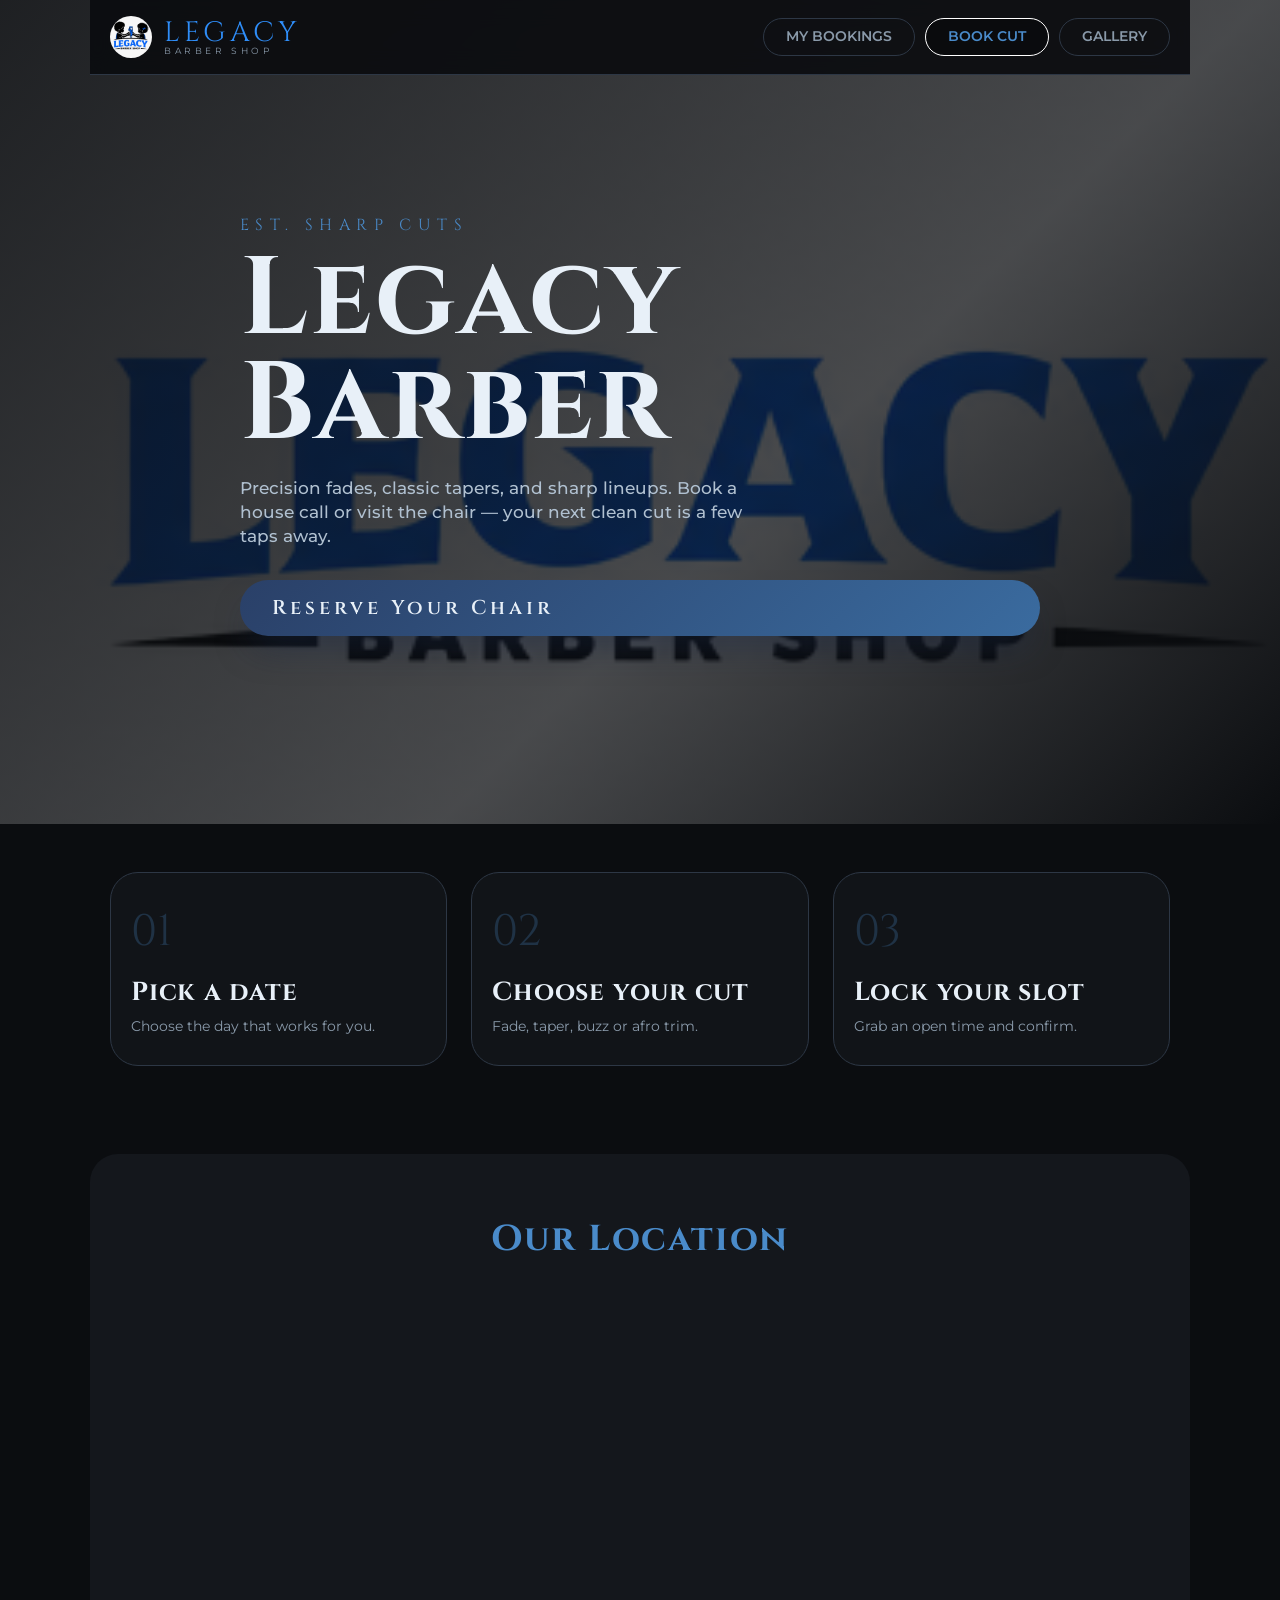
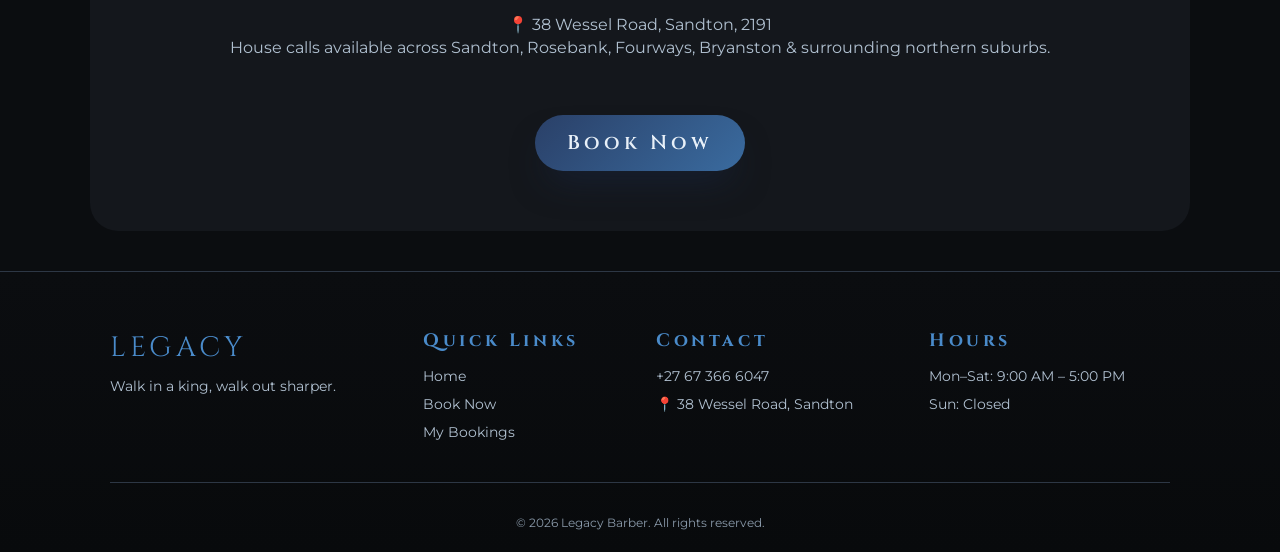
==== index.html @ 1cba06d3 "Add files via upload" ====
<!DOCTYPE html>
<html lang="en">
<head>
  <meta charset="UTF-8" />
  <meta name="viewport" content="width=device-width, initial-scale=1.0, viewport-fit=cover, user-scalable=yes" />
  <title>Legacy Barber Shop — Reserve Your Cut</title>
  <meta name="description" content="Fresh fades, tapers, buzz cuts & afro trims. Book a house call or shop visit. Mobile-friendly booking system." />
  <link rel="preconnect" href="https://fonts.googleapis.com" />
  <link rel="preconnect" href="https://fonts.gstatic.com" crossorigin />
  <link href="https://fonts.googleapis.com/css2?family=Cinzel:wght@400;600;700;900&family=Montserrat:wght@400;500;600;700&display=swap" rel="stylesheet" />
  <link rel="stylesheet" href="styles.css" />
</head>
<body>
  <header class="hero">
    <img class="hero-bg" src="secondary-logo.png" alt="" />
    <div class="hero-overlay"></div>

    <nav class="nav container">
  <a href="index.html" class="logo-link">
    <img src="hero.jpeg" alt="Legacy Barber Shop" class="logo-icon" />
    <div class="logo-primary">Legacy</div>
  </a>

  <!-- Hamburger button (visible only on phone) -->
  <button class="hamburger" id="hamburger" aria-label="Menu">
    <span></span>
    <span></span>
    <span></span>
  </button>

  <div class="nav-links" id="navLinks">
    <a class="nav-btn ghost" href="my-bookings.html">MY BOOKINGS</a>
    <a class="nav-btn" href="booking.html">BOOK CUT</a>
    <a class="nav-btn ghost" href="gallery.html">GALLERY</a>
  </div>
</nav>

    <div class="hero-content container">
      <p class="eyebrow">EST. SHARP CUTS</p>
      <h1 class="hero-title">Legacy Barber</h1>
      <p class="hero-sub">Precision fades, classic tapers, and sharp lineups. Book a house call or visit the chair — your next clean cut is a few taps away.</p>
      <a class="btn-gold" href="booking.html">Reserve Your Chair</a>
    </div>
  </header>

  <section class="steps container">
    <div class="step">
      <div class="step-num">01</div>
      <h3>Pick a date</h3>
      <p>Choose the day that works for you.</p>
    </div>
    <div class="step">
      <div class="step-num">02</div>
      <h3>Choose your cut</h3>
      <p>Fade, taper, buzz or afro trim.</p>
    </div>
    <div class="step">
      <div class="step-num">03</div>
      <h3>Lock your slot</h3>
      <p>Grab an open time and confirm.</p>
    </div>
  </section>

  <!-- Location Teaser -->
  <section class="location-teaser container">
    <h2>Our Location</h2>
    <div class="map-container">
      <iframe 
        src="https://www.google.com/maps/embed?pb=!1m18!1m12!1m3!1d3578.2!2d28.0368!3d-26.1025!2m3!1f0!2f0!3f0!3m2!1i1024!2i768!4f13.1!3m3!1m2!1s0x1e950c3b5b5b5b5b%3A0xabcdef1234567890!2s38%20Wessel%20Road%2C%20Sandton%2C%202191!5e0!3m2!1sen!2sza!4v1720000000000" 
        width="100%" 
        height="300" 
        style="border:0; border-radius: 22px;" 
        allowfullscreen="" 
        loading="lazy">
      </iframe>
    </div>
    <p>
      📍 38 Wessel Road, Sandton, 2191<br />
      House calls available across Sandton, Rosebank, Fourways, Bryanston & surrounding northern suburbs.
    </p>
    <div style="text-align: center; margin-top: 24px;">
      <a href="booking.html" class="btn-gold">Book Now</a>
    </div>
  </section>

  <footer class="site-footer">
    <div class="container">
      <div class="footer-grid">
        <div class="footer-col">
          <div class="logo-secondary">Legacy</div>
          <p class="footer-tag">Walk in a king, walk out sharper.</p>
        </div>
        <div class="footer-col">
          <h4>Quick Links</h4>
          <ul class="footer-list">
            <li><a href="index.html">Home</a></li>
            <li><a href="booking.html">Book Now</a></li>
            <li><a href="my-bookings.html">My Bookings</a></li>
          </ul>
        </div>
        <div class="footer-col">
          <h4>Contact</h4>
          <ul class="footer-list">
            <li><a href="tel:+27673666047">+27 67 366 6047</a></li>
            <li>📍 38 Wessel Road, Sandton</li>
          </ul>
        </div>
        <div class="footer-col">
          <h4>Hours</h4>
          <ul class="footer-list">
            <li>Mon–Sat: 9:00 AM – 5:00 PM</li>
            <li>Sun: Closed</li>
          </ul>
        </div>
      </div>
      <div class="footer-bottom">
        © 2026 Legacy Barber. All rights reserved.
      </div>
    </div>
  </footer>

  <script src="script.js"></script>
</body>
</html>
---- styles.css ----
/* ===== Reset & Base ===== */
* {
  margin: 0;
  padding: 0;
  box-sizing: border-box;
  -webkit-tap-highlight-color: transparent;
}

:root {
  /* Brand Colors  */
  --background: #0B0D10;
  --card-bg: #14171C;
  --surface: #1A1F26;
  --navy: #1B2A4A;
  --navy-dark: #111B33;
  --navy-light: #2A4068;
  --blue-accent: #3A6B9F;
  --blue-bright: #4A8BCA;
  --blue-foreground: #E8F0F8;
  --border: #2D3745;
  --muted: #8A9AAA;
  --destructive: #D9574A;
  --shadow-blue: 0 20px 35px -12px rgba(26, 42, 74, 0.5);
  --text-primary: #E8F0F8;
  --text-secondary: #B0C0D0;
  --radius-card: 28px;
  
  /* Brand Fonts */
  --font-primary: 'Cinzel', 'Bebas Neue', 'Arial Narrow', serif;
  --font-secondary: 'Montserrat', 'Inter', system-ui, -apple-system, sans-serif;
  --font-display: 'Cinzel', 'Bebas Neue', 'Arial Narrow', serif;
  --font-body: 'Montserrat', 'Inter', system-ui, -apple-system, sans-serif;
}

body {
  background-color: var(--background);
  color: var(--text-primary);
  font-family: var(--font-body);
  line-height: 1.4;
  padding-top: 76px;
}

a { color: inherit; text-decoration: none; }

.container {
  max-width: 1100px;
  margin: 0 auto;
  padding: 0 20px;
}

/* ===== Logo Styles ===== */
.logo-link {
  display: flex;
  align-items:center;
  gap: 12px;
  text-decoration: none;
  color: inherit;
}

.logo-icon {
  width: 42px;
  height: 42px;
  border-radius: 50%;
  flex-shrink: 0;
  object-fit: cover;
}

.logo-primary {
  display: inline-block;
  font-family: var(--font-primary);
  font-size: 28px;
  letter-spacing: 0.15em;
  color: #2f8df7;
  text-transform: uppercase;
  position: relative;
  line-height: 1.1;
}

.logo-primary::after {
  content: "BARBER SHOP";
  display: block;
  font-size: 9px;
  letter-spacing: 0.4em;
  color: var(--muted);
  font-family: var(--font-secondary);
  font-weight: 400;
  margin-top: -2px;
}

.logo-secondary {
  font-family: var(--font-primary);
  font-size: 28px;
  letter-spacing: 0.15em;
  color: var(--blue-bright);
  text-transform: uppercase;
}

/* ===== Hero ===== */
.hero { 
  position: relative; 
  isolation: isolate; 
  overflow: hidden;
  min-height: calc(100vh - 76px);
  display: flex;
  flex-direction: column;
  margin-top: -76px;
  padding-top: 76px;
}

.hero-bg {
  position: absolute; 
  inset: 0; 
  width: 100%; 
  height: 100%;
  object-fit: cover;
  z-index: -2;
}

.hero-overlay {
  position: absolute; 
  inset: 0;
  background: linear-gradient(135deg, rgba(11,13,16,0.92) 0%, rgba(11,13,16,0.75) 60%, var(--background) 100%);
  z-index: -1;
}

.nav {
  position: fixed;
  top: 0;
  left: 0;
  right: 0;
  z-index: 1000;
  display: flex;
  align-items: center;
  justify-content: space-between;
  padding: 16px 20px;
  gap: 12px;
  flex-wrap: nowrap;
  background: rgba(11, 13, 16, 0.92);          /* dark glass effect */
  backdrop-filter: blur(12px);
  -webkit-backdrop-filter: blur(12px);
  border-bottom: 1px solid var(--border);
  width: 100%;
}
.nav-links { 
  display: flex; 
  gap: 10px; 
  flex-wrap: nowrap;
  margin-left: auto; /* keeps buttons on the right */
  flex-shrink: 0;
}

.brand {
  font-family: var(--font-display);
  font-size: 26px;
  letter-spacing: 0.15em;
  color: var(--blue-bright);
}

.nav-btn {
  border: 1.5px solid white;
  border-radius: 60px;
  padding: 8px 22px;
  font-size: 14px;
  font-weight: 600;
  color: var(--blue-bright);
  text-decoration: none;
  transition: 0.2s;
  background: rgba(0,0,0,0.3);
  cursor: pointer;
  font-family: var(--font-body);
}
.nav-btn:hover { background: var(--blue-bright); color: var(--background); border-color: var(--blue-bright); }
.nav-btn.ghost { background: transparent; color: var(--muted); border-color: var(--border); }
.nav-btn.ghost:hover { color: var(--blue-bright); border-color: var(--blue-bright); background: transparent; }
.nav-btn.danger { color: var(--destructive); border-color: rgba(217, 87, 74, 0.5); background: transparent; }
.nav-btn.danger:hover { background: var(--destructive); color: #fff; border-color: var(--destructive); }

.hero-content { 
  padding: 40px 20px 90px 20px;
  flex: 1;
  display: flex;
  flex-direction: column;
  justify-content: center;
}

.eyebrow {
  font-family: var(--font-display);
  font-size: 16px;
  letter-spacing: 0.4em;
  color: var(--blue-bright);
}

.hero-title {
  font-family: var(--font-primary);
  font-size: clamp(52px, 14vw, 110px);
  line-height: 0.95;
  letter-spacing: 0.02em;
  margin-top: 12px;
  max-width: 800px;
  color: var(--text-primary);
}

.hero-sub {
  margin-top: 20px;
  max-width: 520px;
  font-size: 17px;
  color: var(--text-secondary);
  font-weight: 500;
}

.btn-gold {
  display: inline-block;
  margin-top: 32px;
  background: linear-gradient(135deg, var(--navy-light), var(--blue-accent));
  color: var(--blue-foreground);
  text-decoration: none;
  padding: 14px 32px;
  border-radius: 60px;
  font-family: var(--font-display);
  font-size: 20px;
  letter-spacing: 0.2em;
  box-shadow: var(--shadow-blue);
  transition: transform 0.2s, filter 0.2s;
  font-weight: 600;
  border: none;
}
.btn-gold:active { transform: scale(0.97); }
.btn-gold:hover { filter: brightness(1.1); }

/* ===== Steps ===== */
.steps {
  display: flex;
  flex-direction: column;
  gap: 20px;
  padding: 48px 20px;
  max-width: 1100px;
  margin: 0 auto;
}
@media (min-width: 680px) { .steps { flex-direction: row; gap: 24px; } }

.step {
  background: rgba(20, 23, 28, 0.7);
  border: 1px solid var(--border);
  border-radius: 28px;
  padding: 28px 20px;
  flex: 1;
}
.step-num { font-family: var(--font-display); font-size: 44px; color: rgba(74, 139, 202, 0.25); }
.step h3 { font-family: var(--font-display); font-size: 26px; letter-spacing: 0.03em; margin-top: 12px; color: var(--text-primary); }
.step p { font-size: 14px; color: var(--muted); margin-top: 6px; }

/* ===== Location Teaser ===== */
.location-teaser {
  padding: 60px 20px;
  background: var(--card-bg);
  border-radius: 28px;
  margin: 40px auto;
  max-width: 1100px;
}
.location-teaser h2 {
  text-align: center;
  color: var(--blue-bright);
  margin-bottom: 24px;
  font-family: var(--font-primary);
  font-size: 36px;
  letter-spacing: 0.05em;
}
.location-teaser p {
  text-align: center;
  color: var(--text-secondary);
}

.map-container {
  margin-bottom: 20px;
  border-radius: 22px;
  overflow: hidden;
}

/* ===== Booking Section ===== */
.book-section { padding: 20px 20px 100px 20px; scroll-margin-top: 24px; }
.book-head { text-align: center; margin-bottom: 28px; }
.book-head h2 {
  font-family: var(--font-primary);
  font-size: 44px;
  letter-spacing: 0.03em;
  color: var(--blue-bright);
}
.book-head p { color: var(--text-secondary); font-size: 15px; }

.card {
  background: var(--card-bg);
  border: 1px solid var(--border);
  border-radius: var(--radius-card);
  padding: 28px 20px;
  box-shadow: 0 20px 40px -18px rgba(0,0,0,0.8);
}
@media (min-width: 540px) { .card { padding: 36px 32px; } }

.field-label {
  display: block;
  margin: 28px 0 10px 0;
  font-family: var(--font-display);
  font-size: 20px;
  letter-spacing: 0.1em;
  color: var(--text-primary);
}
.field-label:first-of-type { margin-top: 0; }

.text-input {
  width: 100%;
  padding: 14px 18px;
  border-radius: 20px;
  border: 1px solid var(--border);
  background: var(--surface);
  color: var(--text-primary);
  font-size: 16px;
  font-family: var(--font-body);
  outline: none;
  transition: 0.2s;
}
.text-input:focus { border-color: var(--blue-bright); box-shadow: 0 0 0 3px rgba(74, 139, 202, 0.2); }
.text-input::placeholder { color: var(--muted); }

.grid-2 { display: grid; grid-template-columns: 1fr 1fr; gap: 12px; }

.option {
  background: var(--surface);
  border-radius: 22px;
  padding: 16px 8px;
  text-align: center;
  cursor: pointer;
  border: 2px solid transparent;
  transition: all 0.2s ease;
}
.option.active {
  border-color: var(--blue-bright);
  background: linear-gradient(145deg, #222A34, #1A1F26);
  box-shadow: 0 6px 14px rgba(0,0,0,0.3);
}
.option:hover { border-color: rgba(74, 139, 202, 0.3); }
.opt-title { font-family: var(--font-display); font-size: 22px; letter-spacing: 0.02em; color: var(--blue-bright); }
.opt-desc { font-size: 11px; color: var(--muted); margin-top: 4px; }

.slots { display: grid; grid-template-columns: repeat(2, 1fr); gap: 12px; }
@media (min-width: 460px) { .slots { grid-template-columns: repeat(3, 1fr); } }
@media (min-width: 640px) { .slots { grid-template-columns: repeat(4, 1fr); } }

.slot {
  background: var(--surface);
  border-radius: 60px;
  padding: 12px 8px;
  text-align: center;
  font-weight: 700;
  font-size: 15px;
  cursor: pointer;
  transition: all 0.2s;
  border: 1px solid var(--border);
  color: var(--text-secondary);
}
.slot.selected {
  background: var(--blue-accent);
  color: var(--blue-foreground);
  border-color: var(--blue-bright);
  font-weight: 800;
}
.slot:hover { border-color: var(--blue-bright); }
.slot:active { transform: scale(0.96); }

.field-hint { font-size: 12px; color: var(--muted); margin-top: 8px; }
.address-input-group { display: flex; flex-direction: column; gap: 12px; margin-top: 8px; }

.submit-btn {
  width: 100%;
  margin-top: 36px;
  background: linear-gradient(135deg, var(--navy-light), var(--blue-accent));
  border: none;
  padding: 18px 12px;
  border-radius: 60px;
  font-family: var(--font-display);
  font-size: 26px;
  letter-spacing: 0.2em;
  color: var(--blue-foreground);
  font-weight: 600;
  cursor: pointer;
  transition: transform 0.1s, filter 0.2s;
  box-shadow: var(--shadow-blue);
}
.submit-btn:active { transform: scale(0.98); }
.submit-btn:hover { filter: brightness(1.08); }

.msg-error { margin-top: 20px; color: var(--destructive); text-align: center; font-weight: 500; }
.msg-ok {
  margin-top: 20px;
  color: var(--blue-bright);
  text-align: center;
  font-weight: 600;
  background: rgba(74, 139, 202, 0.08);
  padding: 12px;
  border-radius: 24px;
  font-size: 15px;
}

/* ===== Progress Steps ===== */
.progress-steps {
  display: flex;
  justify-content: space-between;
  margin-bottom: 32px;
  position: relative;
}

.progress-steps::before {
  content: '';
  position: absolute;
  top: 20px;
  left: 10%;
  right: 10%;
  height: 2px;
  background: var(--border);
  z-index: 0;
}

.progress-step {
  display: flex;
  flex-direction: column;
  align-items: center;
  gap: 6px;
  position: relative;
  z-index: 1;
  flex: 1;
}

.step-number {
  width: 40px;
  height: 40px;
  border-radius: 50%;
  background: var(--surface);
  border: 2px solid var(--border);
  display: flex;
  align-items: center;
  justify-content: center;
  font-weight: 700;
  font-size: 14px;
  color: var(--muted);
  transition: all 0.3s;
}

.progress-step.active .step-number {
  background: var(--blue-accent);
  border-color: var(--blue-bright);
  color: var(--blue-foreground);
}

.progress-step.completed .step-number {
  background: var(--blue-accent);
  border-color: var(--blue-bright);
  color: var(--blue-foreground);
}

.step-label {
  font-size: 11px;
  color: var(--muted);
  font-weight: 500;
  text-align: center;
}

.progress-step.active .step-label {
  color: var(--blue-bright);
}

/* ===== Form Steps ===== */
.form-step {
  animation: fadeIn 0.3s ease;
}

@keyframes fadeIn {
  from { opacity: 0; transform: translateY(10px); }
  to { opacity: 1; transform: translateY(0); }
}

.step-actions {
  display: flex;
  gap: 12px;
  margin-top: 32px;
}

.step-next, .step-prev {
  padding: 12px 28px;
  border-radius: 60px;
  font-family: var(--font-body);
  font-weight: 600;
  font-size: 14px;
  cursor: pointer;
  transition: all 0.2s;
  border: none;
}

.step-next {
  background: var(--blue-accent);
  color: var(--blue-foreground);
  margin-left: auto;
}

.step-next:hover {
  background: var(--blue-bright);
  transform: translateX(2px);
}

.step-prev {
  background: transparent;
  color: var(--muted);
  border: 1px solid var(--border);
}

.step-prev:hover {
  border-color: var(--blue-bright);
  color: var(--blue-bright);
}

/* ===== Booking Summary ===== */
.booking-summary {
  background: var(--surface);
  border-radius: 18px;
  padding: 20px;
  margin-top: 20px;
  border: 1px solid var(--border);
}

.booking-summary h4 {
  font-family: var(--font-display);
  font-size: 18px;
  color: var(--blue-bright);
  margin-bottom: 12px;
}

.booking-summary-item {
  display: flex;
  justify-content: space-between;
  padding: 6px 0;
  font-size: 14px;
  border-bottom: 1px solid rgba(255,255,255,0.05);
}

.booking-summary-item:last-child {
  border-bottom: none;
}

.booking-summary-item .label {
  color: var(--muted);
}

.booking-summary-item .value {
  color: var(--text-primary);
  font-weight: 500;
}

/* ===== My Bookings ===== */
.bookings-list { display: grid; gap: 14px; }
.booking-card {
  background: var(--card-bg);
  border: 1px solid var(--border);
  border-radius: 22px;
  padding: 20px;
  box-shadow: 0 14px 30px -20px rgba(0,0,0,0.7);
}
.booking-card.past { opacity: 0.5; }
.booking-top {
  display: flex;
  justify-content: space-between;
  align-items: flex-start;
  gap: 12px;
  margin-bottom: 12px;
}
.booking-cut { font-family: var(--font-display); font-size: 26px; letter-spacing: 0.04em; color: var(--blue-bright); }
.booking-when { color: var(--muted); font-size: 14px; margin-top: 2px; }
.booking-badge {
  font-size: 11px;
  font-weight: 700;
  letter-spacing: 0.12em;
  padding: 5px 12px;
  border-radius: 60px;
  text-transform: uppercase;
  border: 1px solid var(--border);
  white-space: nowrap;
}
.booking-badge.ok { color: var(--blue-bright); border-color: rgba(74, 139, 202, 0.4); background: rgba(74, 139, 202, 0.08); }
.booking-badge.muted { color: var(--muted); }
.booking-meta { list-style: none; display: grid; gap: 4px; font-size: 14px; color: var(--text-secondary); }
.booking-meta strong { color: var(--muted); font-weight: 500; margin-right: 6px; }
.booking-actions { display: flex; gap: 10px; margin-top: 16px; flex-wrap: wrap; }

.empty-state {
  text-align: center;
  padding: 48px 20px;
  background: var(--card-bg);
  border: 1px dashed var(--border);
  border-radius: var(--radius-card);
}
.empty-state p { color: var(--muted); margin-bottom: 18px; }

/* ===== Modal ===== */
.modal-overlay {
  position: fixed;
  inset: 0;
  background: rgba(0,0,0,0.85);
  backdrop-filter: blur(4px);
  display: flex;
  align-items: center;
  justify-content: center;
  padding: 20px;
  z-index: 100;
}
.modal-card { max-width: 520px; width: 100%; max-height: 90vh; overflow-y: auto; }
.modal-title { font-family: var(--font-display); font-size: 30px; color: var(--blue-bright); letter-spacing: 0.04em; }
.modal-sub { color: var(--muted); font-size: 14px; margin-top: 4px; }
.modal-actions { display: flex; justify-content: flex-end; gap: 10px; margin-top: 24px; flex-wrap: wrap; }
.modal-confirm { width: auto; margin-top: 0; padding: 14px 28px; font-size: 18px; }

/* ===== Site Footer ===== */
.site-footer {
  margin-top: 40px;
  background: linear-gradient(180deg, var(--background), #080A0C);
  border-top: 1px solid var(--border);
  padding: 56px 0 20px 0;
}
.footer-grid {
  display: grid;
  gap: 32px;
  grid-template-columns: 1fr;
}
@media (min-width: 640px) { .footer-grid { grid-template-columns: 1fr 1fr; } }
@media (min-width: 960px) { .footer-grid { grid-template-columns: 1.4fr 1fr 1.2fr 1.2fr; } }

.footer-col h4 {
  font-family: var(--font-display);
  font-size: 18px;
  letter-spacing: 0.2em;
  color: var(--blue-bright);
  margin-bottom: 14px;
}
.footer-tag { color: var(--text-secondary); font-size: 14px; margin-top: 10px; max-width: 280px; }
.footer-list { list-style: none; display: grid; gap: 8px; font-size: 14px; color: var(--text-secondary); }
.footer-list li { display: flex; justify-content: space-between; gap: 12px; }
.footer-list a { color: var(--text-secondary); text-decoration: none; transition: color 0.2s; }
.footer-list a:hover { color: var(--blue-bright); }
.footer-bottom {
  text-align: center;
  padding-top: 32px;
  margin-top: 40px;
  border-top: 1px solid var(--border);
  color: var(--muted);
  font-size: 12px;
}

/* ===== Mobile Responsiveness ===== */
@media (max-width: 480px) {
  .nav {
    padding: 12px 16px;
    flex-direction: row;
    align-items: center;
    justify-content: space-between;
    gap: 8px;
    flex-wrap: nowrap;
  }
  
  .nav-links {
    justify-content: flex-end;
    gap: 6px;
    flex-shrink: 0;
  }
  
  .nav-btn {
    padding: 6px 12px;
    font-size: 11px;
    white-space: nowrap;
  }
  
  .logo-primary {
    font-size: 20px;
    letter-spacing: 0.12em;
  }
  
  .logo-primary::after {
    font-size: 7px;
    letter-spacing: 0.3em;
  }
  
  .hero-title {
    font-size: 42px;
  }
  
  .book-head h2 {
    font-size: 32px;
  }
  
  .card {
    padding: 20px 16px;
    border-radius: 20px;
  }
  
  .grid-2 {
    grid-template-columns: 1fr 1fr;
    gap: 8px;
  }
  
  .slots {
    grid-template-columns: repeat(2, 1fr);
    gap: 8px;
  }
  
  .slot {
    padding: 10px 6px;
    font-size: 13px;
  }
  
  .option {
    padding: 12px 6px;
  }
  
  .opt-title {
    font-size: 18px;
  }
  
  .submit-btn {
    font-size: 20px;
    padding: 14px 12px;
  }
  
  .progress-steps {
    flex-wrap: wrap;
    gap: 8px;
  }
  
  .progress-steps::before {
    display: none;
  }
  
  .progress-step {
    flex: 1;
    min-width: 60px;
  }
  
  .step-number {
    width: 32px;
    height: 32px;
    font-size: 12px;
  }
  
  .step-label {
    font-size: 9px;
  }
  
  .step-actions {
    flex-wrap: wrap;
  }
  
  .step-next, .step-prev {
    flex: 1;
    text-align: center;
    padding: 10px 16px;
    font-size: 13px;
  }
  
  .step-next {
    margin-left: 0;
  }
  
  .footer-grid {
    grid-template-columns: 1fr 1fr;
    gap: 24px;
  }
  
  .location-teaser {
    padding: 40px 16px;
    margin: 20px 16px;
  }
  
  .location-teaser h2 {
    font-size: 28px;
  }
  
  .booking-summary-item {
    font-size: 13px;
  }
}

@media (max-width: 380px) {
  .grid-2 {
    grid-template-columns: 1fr;
  }
  
  .slots {
    grid-template-columns: 1fr 1fr;
  }
  
  .hero-title {
    font-size: 34px;
  }
  
  .logo-primary {
    font-size: 22px;
  }
  .logo-icon {
    width: 36px;
    height: 36px;
  }
  
  .steps {
    padding: 30px 16px;
  }
}

/* ===== Touch-friendly ===== */
@media (hover: none) {
  .option, .slot, .nav-btn, .submit-btn, .step-next, .step-prev {
    min-height: 48px;
  }
  
  .option:active, .slot:active {
    transform: scale(0.96);
  }
}

/* ===== Hamburger Menu ===== */
.hamburger {
  display: none;                 /* hidden on desktop */
  flex-direction: column;
  justify-content: center;
  gap: 5px;
  width: 42px;
  height: 42px;
  background: transparent;
  border: 1.5px solid var(--border);
  border-radius: 12px;
  cursor: pointer;
  padding: 10px;
  z-index: 100;
}

.hamburger span {
  display: block;
  width: 100%;
  height: 2px;
  background: var(--blue-bright);
  border-radius: 2px;
  transition: 0.25s;
}

/* Animate to X when open */
.hamburger.active span:nth-child(1) {
  transform: translateY(7px) rotate(45deg);
}
.hamburger.active span:nth-child(2) {
  opacity: 0;
}
.hamburger.active span:nth-child(3) {
  transform: translateY(-7px) rotate(-45deg);
}

/* Mobile styles */
@media (max-width: 640px) {
  .hamburger {
    display: flex;
  }

  /* Only hide links when the page has a hamburger */
  .nav:has(.hamburger) .nav-links {
    display: none;
    position: absolute;
    top: 70px;
    left: 16px;
    right: 16px;
    background: var(--card-bg);
    border: 1px solid var(--border);
    border-radius: 18px;
    padding: 16px;
    flex-direction: column;
    gap: 10px;
    box-shadow: 0 20px 40px rgba(0,0,0,0.5);
    z-index: 99;
  }

  .nav:has(.hamburger) .nav-links.open {
    display: flex;
  }

  .nav:has(.hamburger) .nav-links .nav-btn {
    width: 100%;
    text-align: center;
    padding: 14px;
  }

  .nav:has(.hamburger) {
    position: relative;
  }
}

/* ===== Legacy Footer (fallback) ===== */
.footer {
  text-align: center;
  padding: 32px 20px;
  border-top: 1px solid var(--border);
  font-size: 13px;
  color: var(--muted);
}
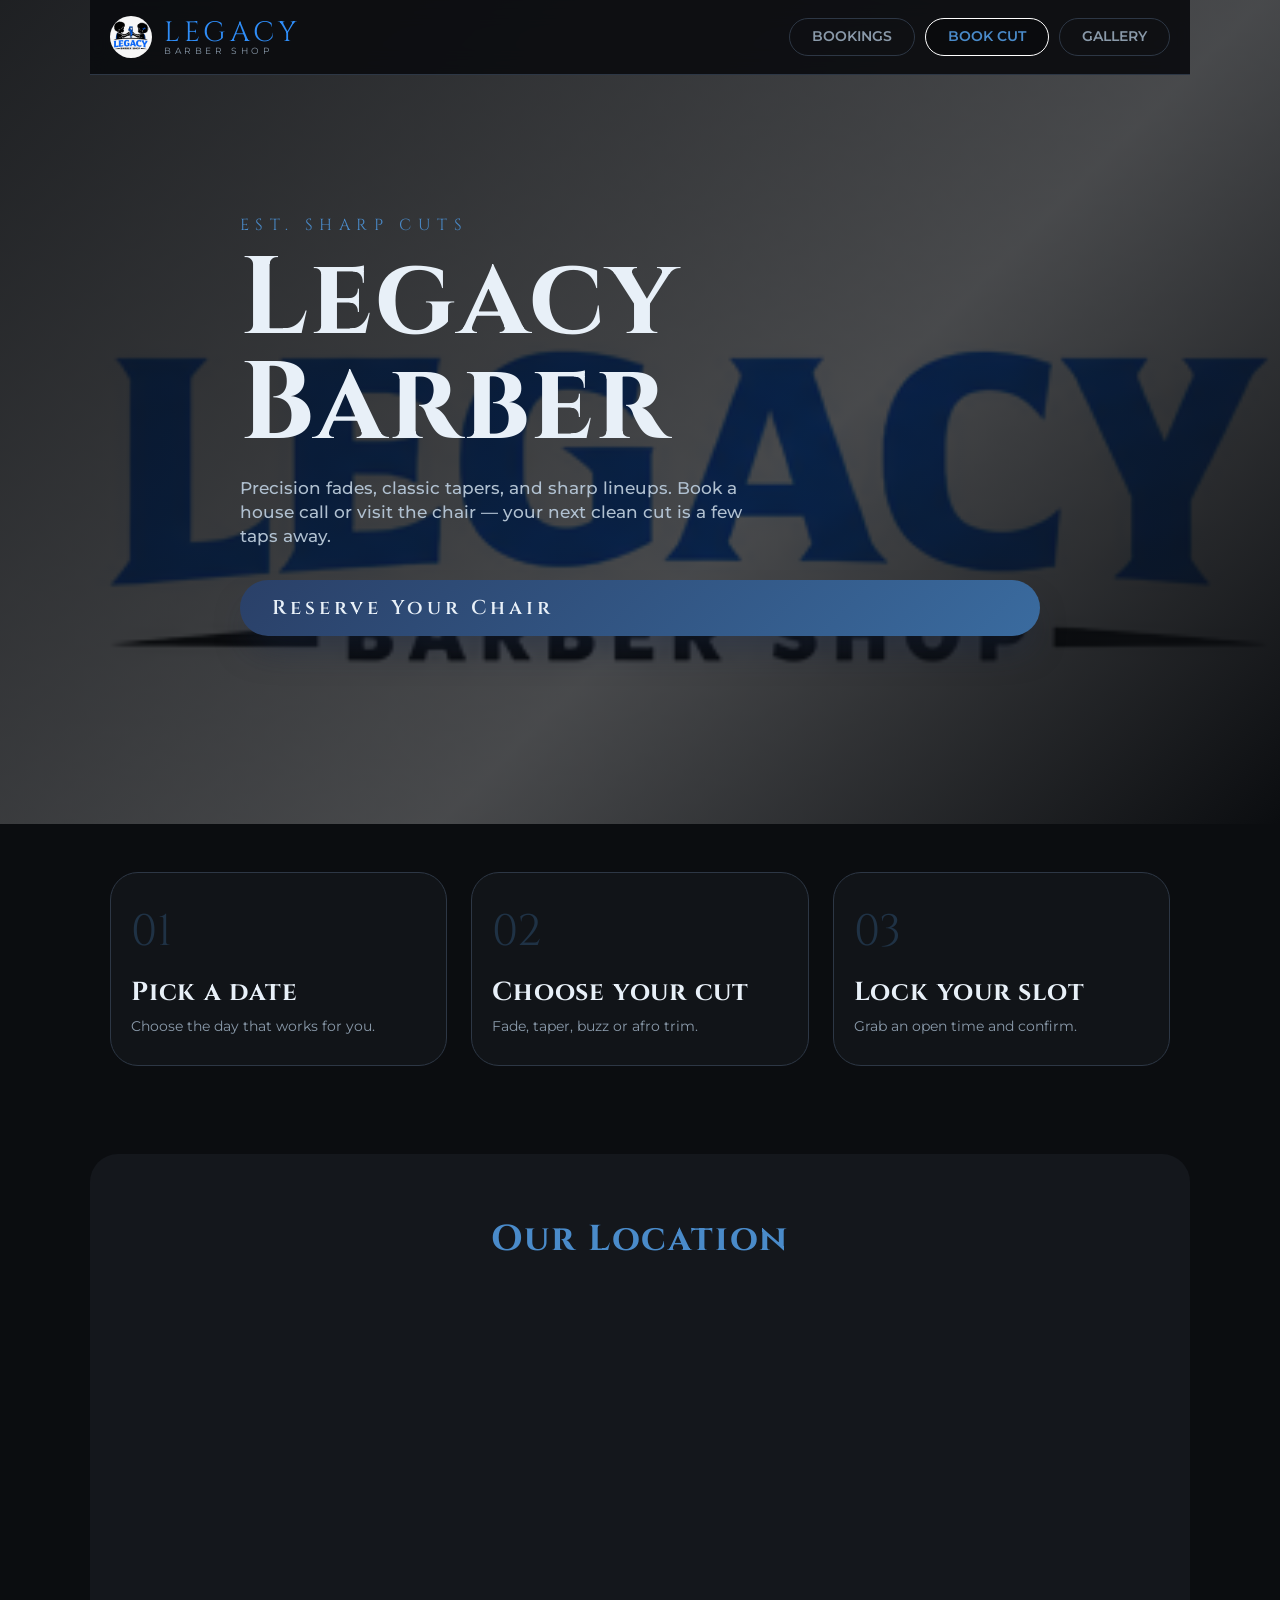
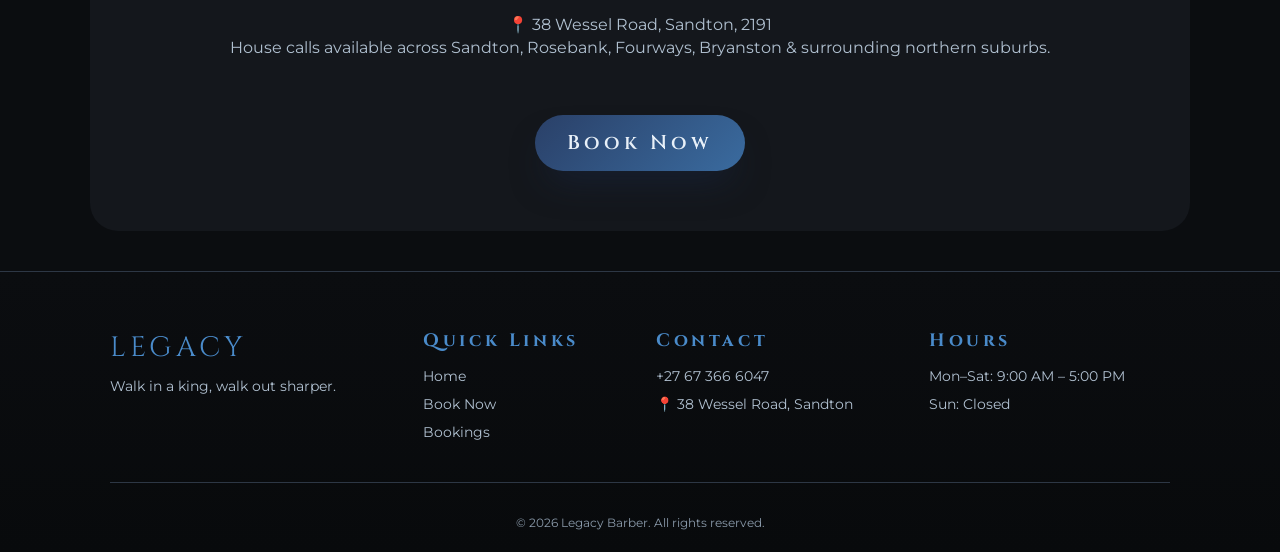
==== commit ca7c828a: "index.html" ====
--- a/index.html
+++ b/index.html
@@ -29,7 +29,7 @@
   </button>
 
   <div class="nav-links" id="navLinks">
-    <a class="nav-btn ghost" href="my-bookings.html">MY BOOKINGS</a>
+    <a class="nav-btn ghost" href="my-bookings.html">BOOKINGS</a>
     <a class="nav-btn" href="booking.html">BOOK CUT</a>
     <a class="nav-btn ghost" href="gallery.html">GALLERY</a>
   </div>
@@ -95,7 +95,7 @@
           <ul class="footer-list">
             <li><a href="index.html">Home</a></li>
             <li><a href="booking.html">Book Now</a></li>
-            <li><a href="my-bookings.html">My Bookings</a></li>
+            <li><a href="my-bookings.html">Bookings</a></li>
           </ul>
         </div>
         <div class="footer-col">
@@ -121,4 +121,4 @@
 
   <script src="script.js"></script>
 </body>
-</html>+</html>
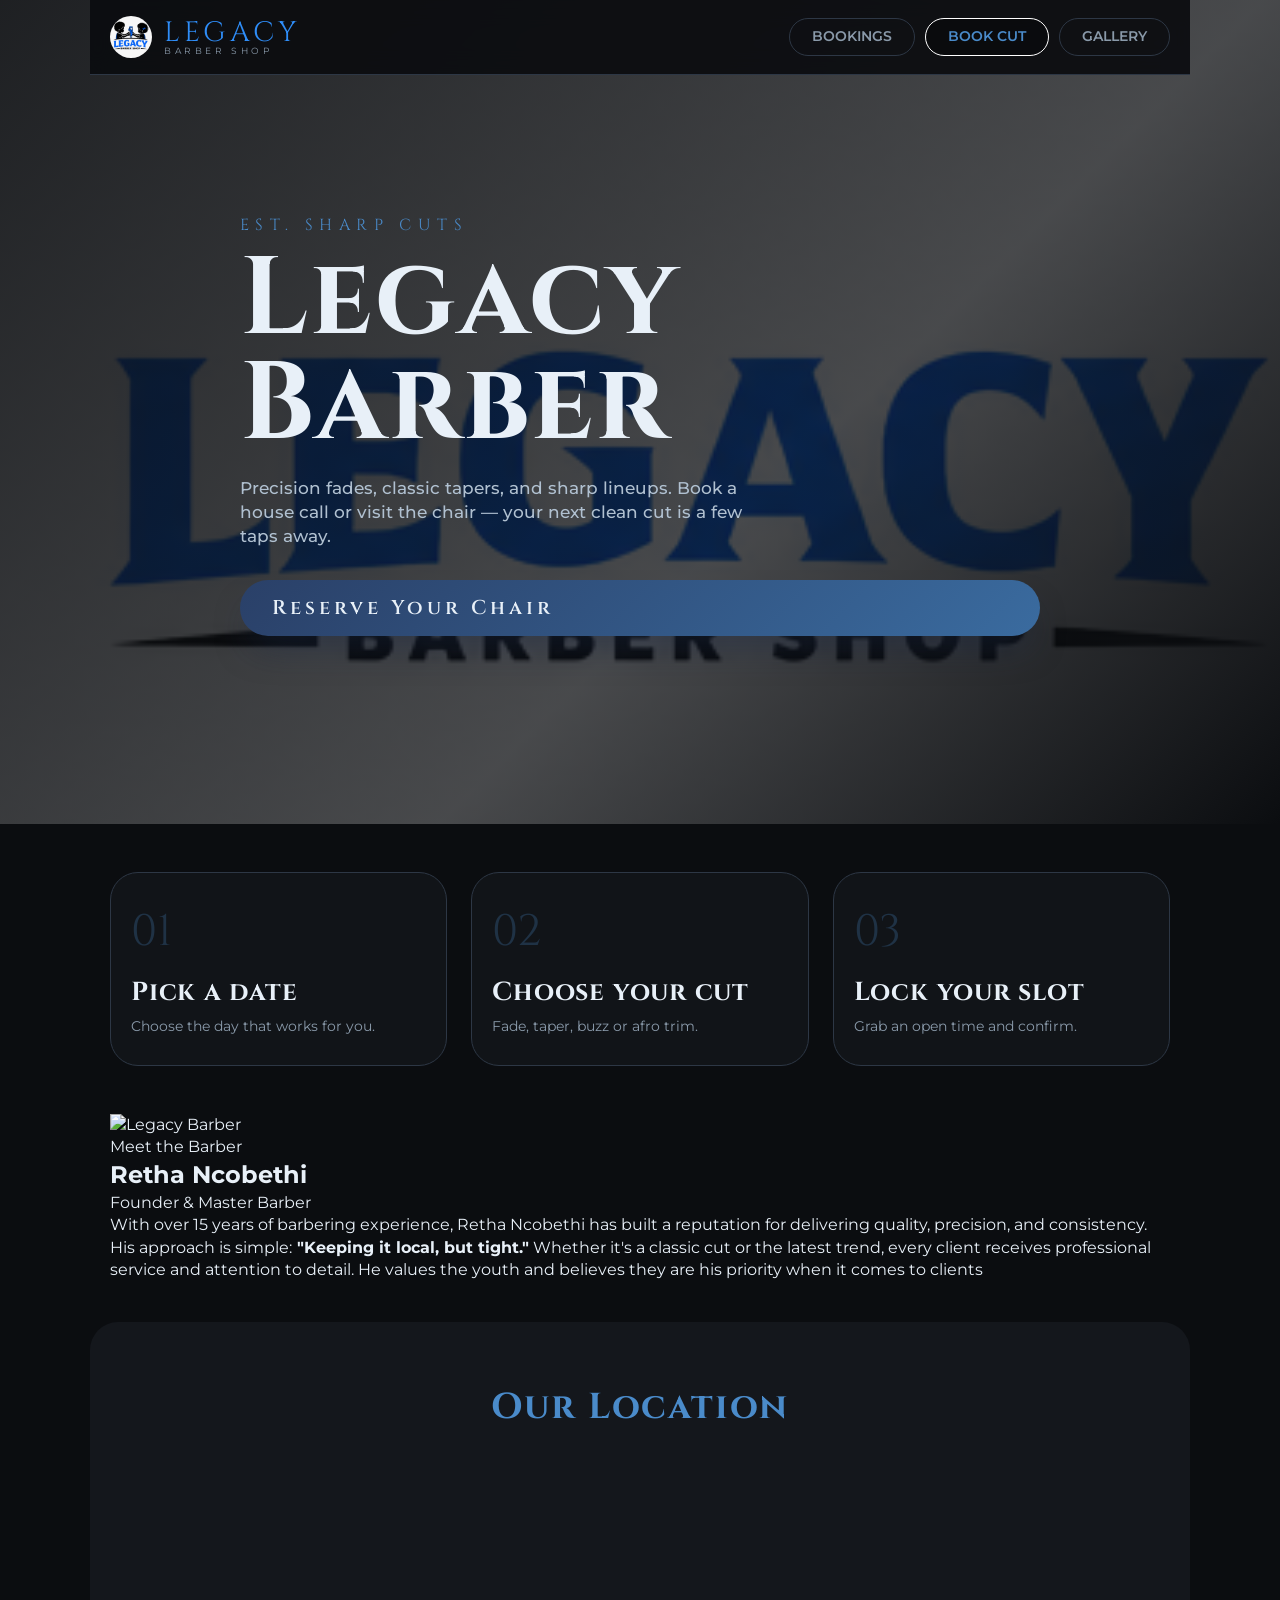
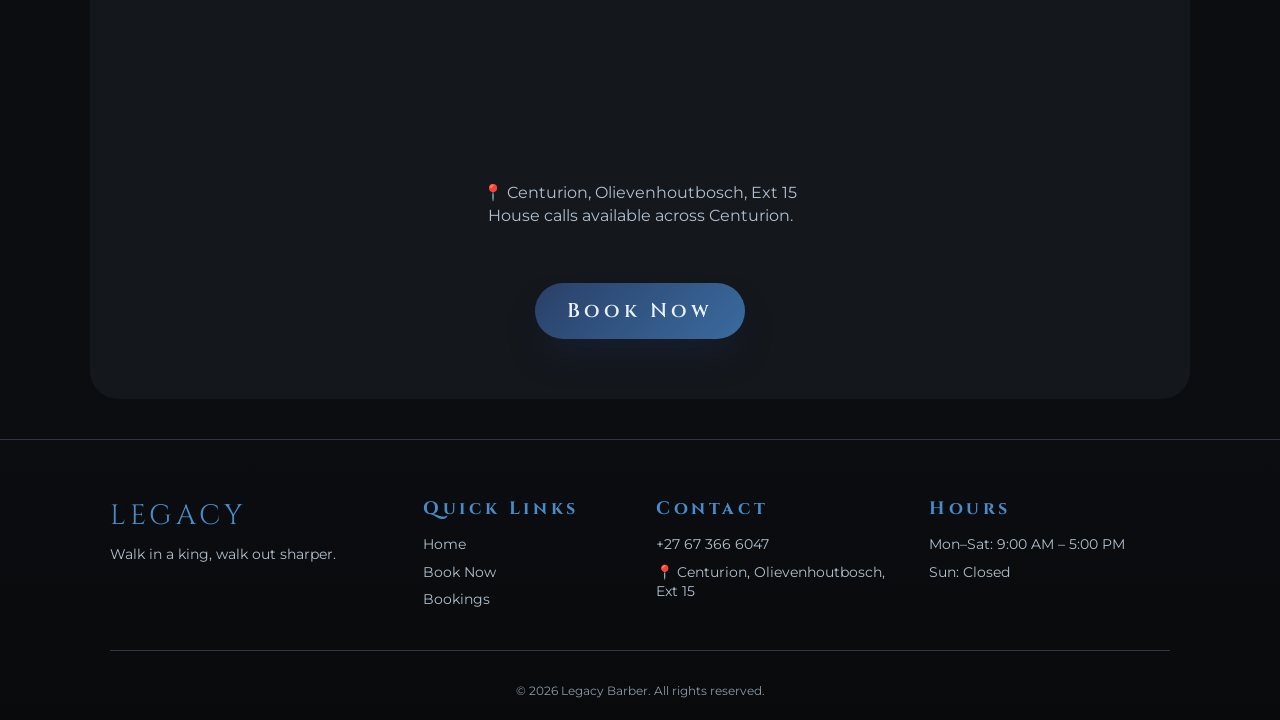
==== commit 0b8b199a: "index.html" ====
--- a/index.html
+++ b/index.html
@@ -16,24 +16,23 @@
     <div class="hero-overlay"></div>
 
     <nav class="nav container">
-  <a href="index.html" class="logo-link">
-    <img src="hero.jpeg" alt="Legacy Barber Shop" class="logo-icon" />
-    <div class="logo-primary">Legacy</div>
-  </a>
+      <a href="index.html" class="logo-link">
+        <img src="hero.jpeg" alt="Legacy Barber Shop" class="logo-icon" />
+        <div class="logo-primary">Legacy</div>
+      </a>
 
-  <!-- Hamburger button (visible only on phone) -->
-  <button class="hamburger" id="hamburger" aria-label="Menu">
-    <span></span>
-    <span></span>
-    <span></span>
-  </button>
+      <button class="hamburger" id="hamburger" aria-label="Menu">
+        <span></span>
+        <span></span>
+        <span></span>
+      </button>
 
-  <div class="nav-links" id="navLinks">
-    <a class="nav-btn ghost" href="my-bookings.html">BOOKINGS</a>
-    <a class="nav-btn" href="booking.html">BOOK CUT</a>
-    <a class="nav-btn ghost" href="gallery.html">GALLERY</a>
-  </div>
-</nav>
+      <div class="nav-links" id="navLinks">
+        <a class="nav-btn ghost" href="my-bookings.html">BOOKINGS</a>
+        <a class="nav-btn" href="booking.html">BOOK CUT</a>
+        <a class="nav-btn ghost" href="gallery.html">GALLERY</a>
+      </div>
+    </nav>
 
     <div class="hero-content container">
       <p class="eyebrow">EST. SHARP CUTS</p>
@@ -61,27 +60,48 @@
     </div>
   </section>
 
-  <!-- Location Teaser -->
-  <section class="location-teaser container">
-    <h2>Our Location</h2>
-    <div class="map-container">
-      <iframe 
-        src="https://www.google.com/maps/embed?pb=!1m18!1m12!1m3!1d3578.2!2d28.0368!3d-26.1025!2m3!1f0!2f0!3f0!3m2!1i1024!2i768!4f13.1!3m3!1m2!1s0x1e950c3b5b5b5b5b%3A0xabcdef1234567890!2s38%20Wessel%20Road%2C%20Sandton%2C%202191!5e0!3m2!1sen!2sza!4v1720000000000" 
-        width="100%" 
-        height="300" 
-        style="border:0; border-radius: 22px;" 
-        allowfullscreen="" 
-        loading="lazy">
-      </iframe>
-    </div>
-    <p>
-      📍 38 Wessel Road, Sandton, 2191<br />
-      House calls available across Sandton, Rosebank, Fourways, Bryanston & surrounding northern suburbs.
-    </p>
-    <div style="text-align: center; margin-top: 24px;">
-      <a href="booking.html" class="btn-gold">Book Now</a>
+  <!-- ===== MEET THE BARBER ===== -->
+  <section class="barber-section container">
+    <div class="barber-card">
+      <div class="barber-image-wrap">
+        <img src="barber face.jpg" alt="Legacy Barber" class="barber-photo" />
+      </div>
+      <div class="barber-info">
+        <p class="barber-eyebrow">Meet the Barber</p>
+        <h2 class="barber-name">Retha Ncobethi</h2>
+        <p class="barber-role">Founder & Master Barber</p>
+        <p class="barber-bio">
+          With over 15 years of barbering experience, Retha Ncobethi has built a reputation for delivering quality, precision, and consistency. His approach is simple:<strong> "Keeping it local, but tight."</strong> Whether it's a classic cut or the latest trend, every client receives professional service and attention to detail. He values the youth and believes they are his priority when it comes to clients   
+        </p>
+      
+      </div>
     </div>
   </section>
+
+  <!-- Location Teaser -->
+<section class="location-teaser container">
+  <h2>Our Location</h2>
+
+  <div class="map-container">
+    <iframe
+      src="https://www.google.com/maps?q=Olievenhoutbosch%20Ext%2015,%20Centurion,%20South%20Africa&output=embed"
+      width="100%"
+      height="300"
+      style="border:0; border-radius:22px;"
+      loading="lazy"
+      allowfullscreen>
+    </iframe>
+  </div>
+
+  <p>
+    📍 Centurion, Olievenhoutbosch, Ext 15<br />
+    House calls available across Centurion.
+  </p>
+
+  <div style="text-align:center; margin-top:24px;">
+    <a href="booking.html" class="btn-gold">Book Now</a>
+  </div>
+</section>
 
   <footer class="site-footer">
     <div class="container">
@@ -102,7 +122,7 @@
           <h4>Contact</h4>
           <ul class="footer-list">
             <li><a href="tel:+27673666047">+27 67 366 6047</a></li>
-            <li>📍 38 Wessel Road, Sandton</li>
+            <li>📍 Centurion, Olievenhoutbosch, Ext 15</li>
           </ul>
         </div>
         <div class="footer-col">
--- a/styles.css
+++ b/styles.css
@@ -889,9 +889,7 @@
     padding: 14px;
   }
 
-  .nav:has(.hamburger) {
-    position: relative;
-  }
+
 }
 
 /* ===== Legacy Footer (fallback) ===== */
@@ -901,4 +899,4 @@
   border-top: 1px solid var(--border);
   font-size: 13px;
   color: var(--muted);
-}+}
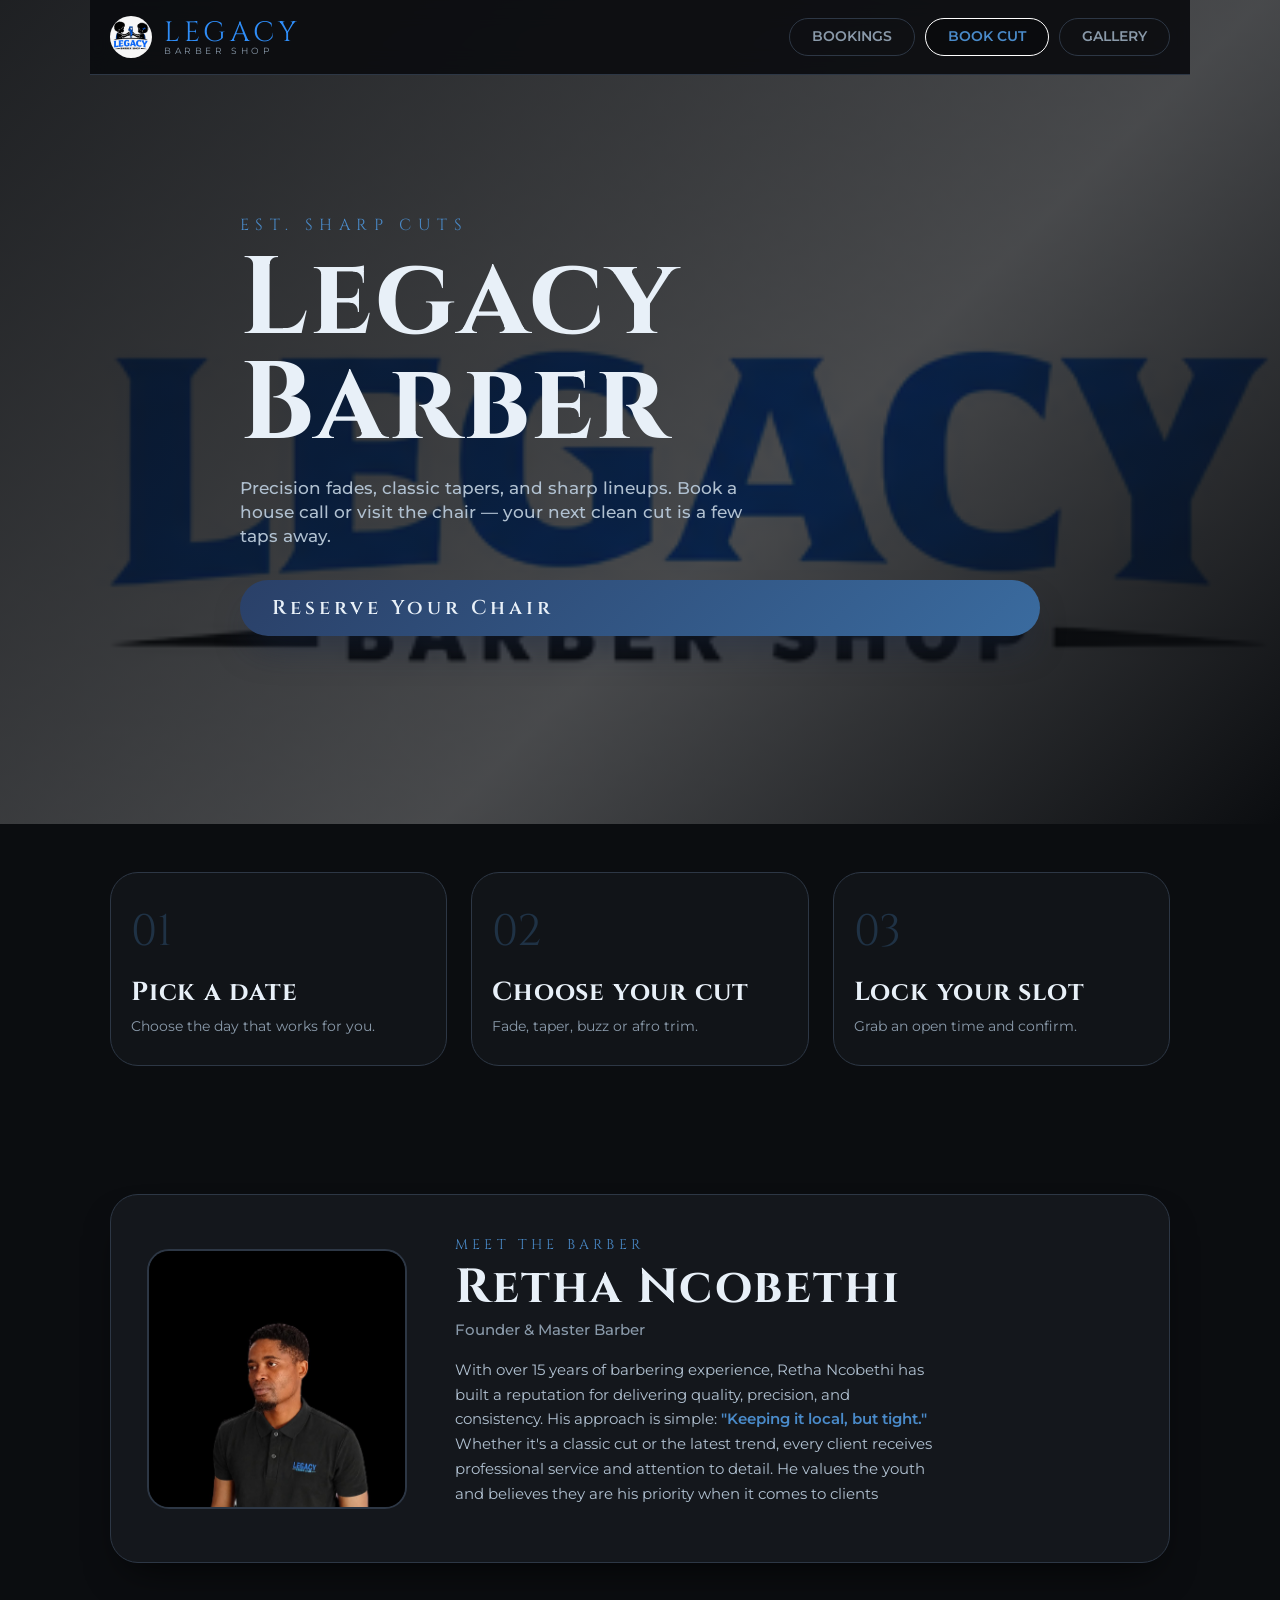
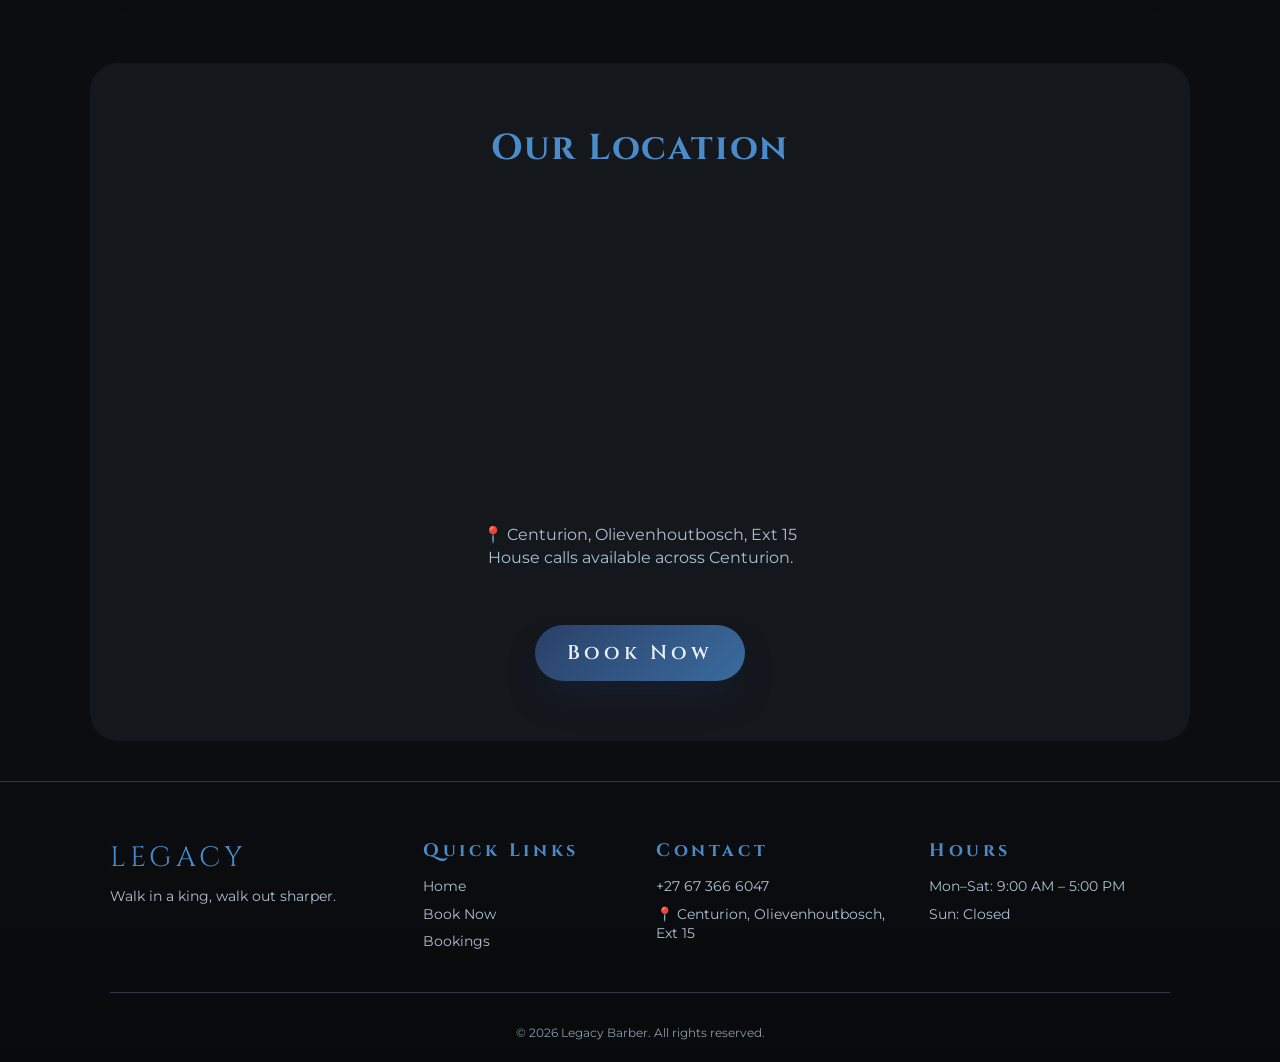
==== commit d8efbd9c: "index.html" ====
--- a/index.html
+++ b/index.html
@@ -9,6 +9,8 @@
   <link rel="preconnect" href="https://fonts.gstatic.com" crossorigin />
   <link href="https://fonts.googleapis.com/css2?family=Cinzel:wght@400;600;700;900&family=Montserrat:wght@400;500;600;700&display=swap" rel="stylesheet" />
   <link rel="stylesheet" href="styles.css" />
+  <link rel="icon" type="image/png" href="hero.jpeg" />
+  <link rel="shortcut icon" href="hero.jpeg">
 </head>
 <body>
   <header class="hero">
--- a/styles.css
+++ b/styles.css
@@ -597,6 +597,136 @@
 }
 .empty-state p { color: var(--muted); margin-bottom: 18px; }
 
+/* ===== Meet the Barber Section ===== */
+.barber-section {
+  padding: 60px 20px;
+  margin: 20px auto 40px;
+}
+
+.barber-card {
+  display: flex;
+  flex-direction: column;
+  gap: 32px;
+  background: var(--card-bg);
+  border: 1px solid var(--border);
+  border-radius: var(--radius-card);
+  padding: 28px 20px;
+  box-shadow: 0 20px 40px -18px rgba(0, 0, 0, 0.8);
+  overflow: hidden;
+}
+
+@media (min-width: 720px) {
+  .barber-card {
+    flex-direction: row;
+    align-items: center;
+    padding: 40px 36px;
+    gap: 48px;
+  }
+}
+
+.barber-image-wrap {
+  flex-shrink: 0;
+  width: 100%;
+  max-width: 280px;
+  margin: 0 auto;
+}
+
+@media (min-width: 720px) {
+  .barber-image-wrap {
+    width: 260px;
+    margin: 0;
+  }
+}
+
+.barber-photo {
+  width: 100%;
+  aspect-ratio: 1 / 1;
+  object-fit: cover;
+  border-radius: 22px;
+  border: 2px solid var(--border);
+  display: block;
+  background: var(--surface);
+}
+
+.barber-info {
+  text-align: center;
+}
+
+@media (min-width: 720px) {
+  .barber-info {
+    text-align: left;
+    flex: 1;
+  }
+}
+
+.barber-eyebrow {
+  font-family: var(--font-display);
+  font-size: 14px;
+  letter-spacing: 0.3em;
+  color: var(--blue-bright);
+  text-transform: uppercase;
+  margin-bottom: 8px;
+}
+
+.barber-name {
+  font-family: var(--font-primary);
+  font-size: clamp(36px, 8vw, 48px);
+  letter-spacing: 0.04em;
+  color: var(--text-primary);
+  line-height: 1.1;
+  margin-bottom: 4px;
+}
+
+.barber-role {
+  font-size: 15px;
+  color: var(--muted);
+  margin-bottom: 18px;
+  font-weight: 500;
+}
+
+.barber-bio {
+  font-size: 15px;
+  line-height: 1.65;
+  color: var(--text-secondary);
+  margin-bottom: 16px;
+  max-width: 480px;
+}
+
+.barber-bio strong {
+  color: var(--blue-bright);
+  font-weight: 600;
+}
+
+.barber-location {
+  font-size: 14px;
+  color: var(--muted);
+  margin-bottom: 24px;
+}
+
+.barber-cta {
+  margin-top: 0;
+  display: inline-block;
+}
+
+/* Mobile tweaks */
+@media (max-width: 480px) {
+  .barber-section {
+    padding: 40px 16px;
+  }
+  
+  .barber-card {
+    padding: 24px 16px;
+  }
+  
+  .barber-image-wrap {
+    max-width: 220px;
+  }
+  
+  .barber-name {
+    font-size: 32px;
+  }
+}
+
 /* ===== Modal ===== */
 .modal-overlay {
   position: fixed;
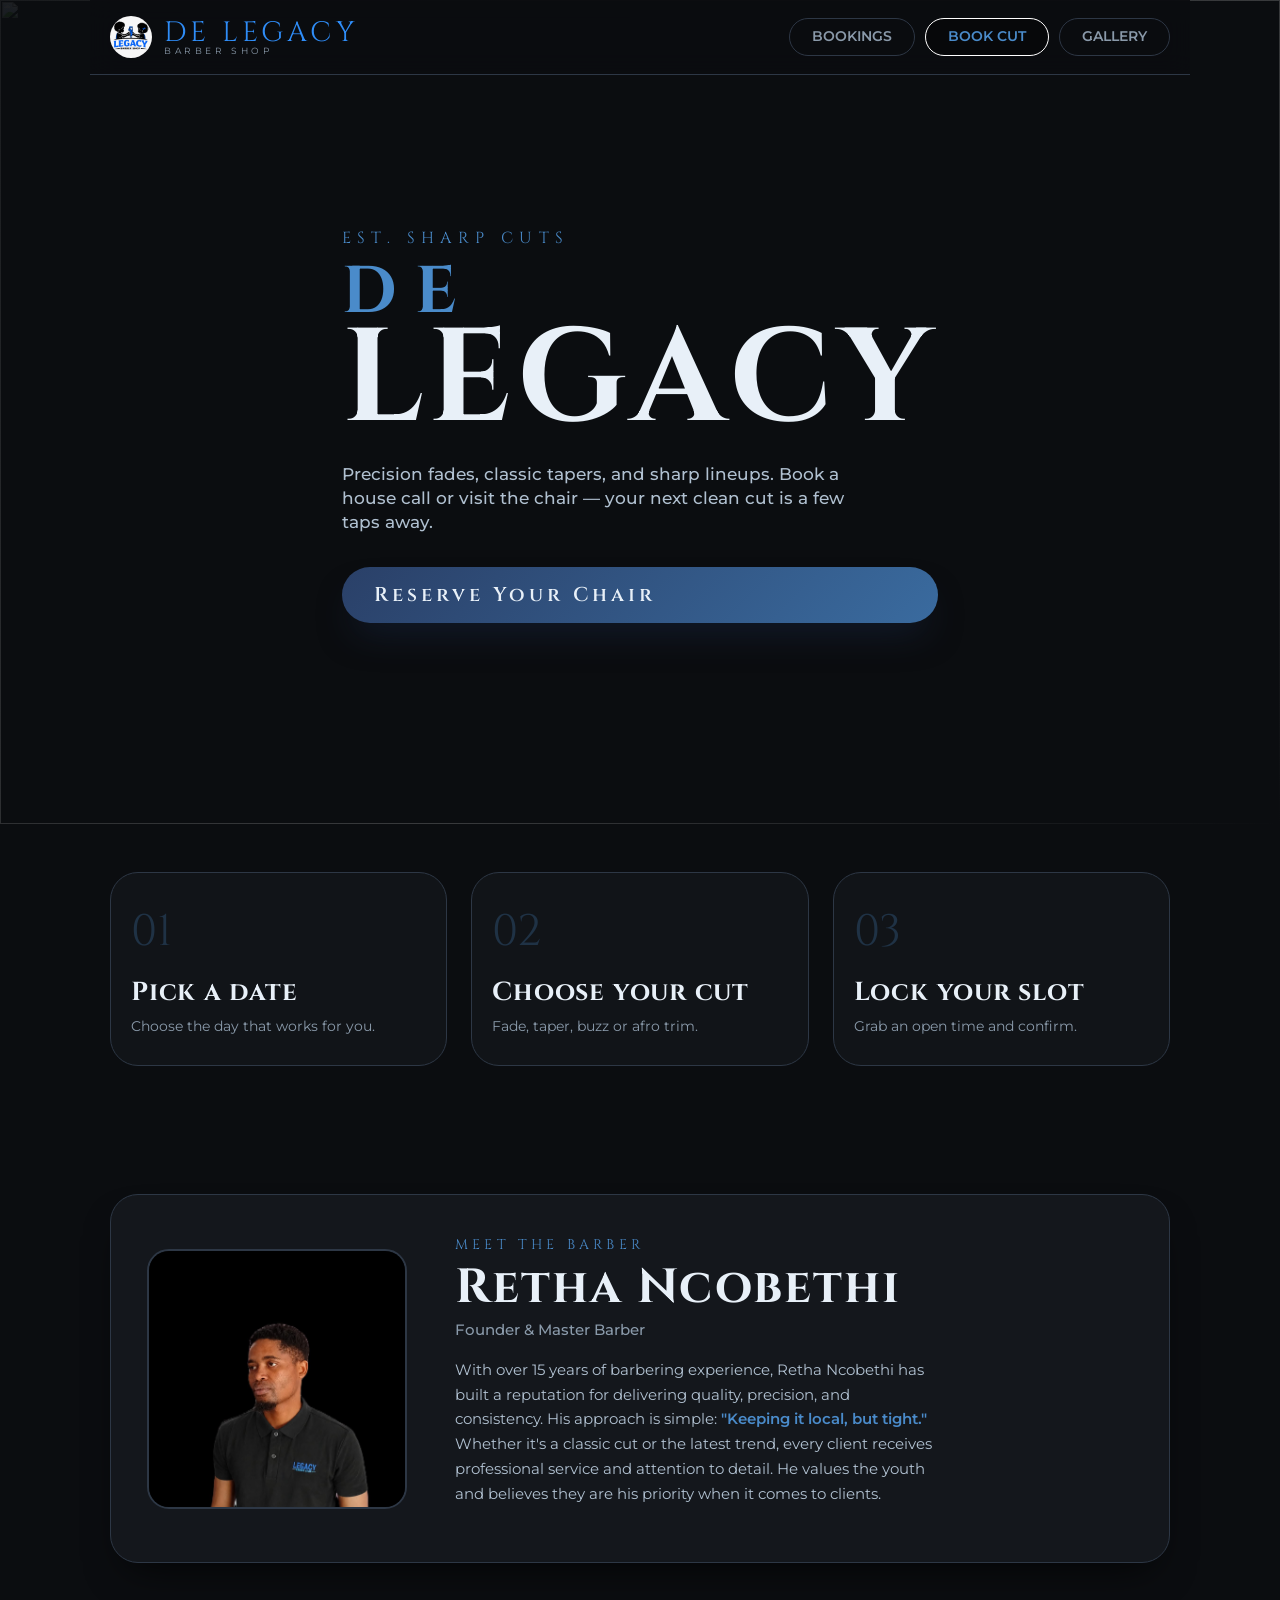
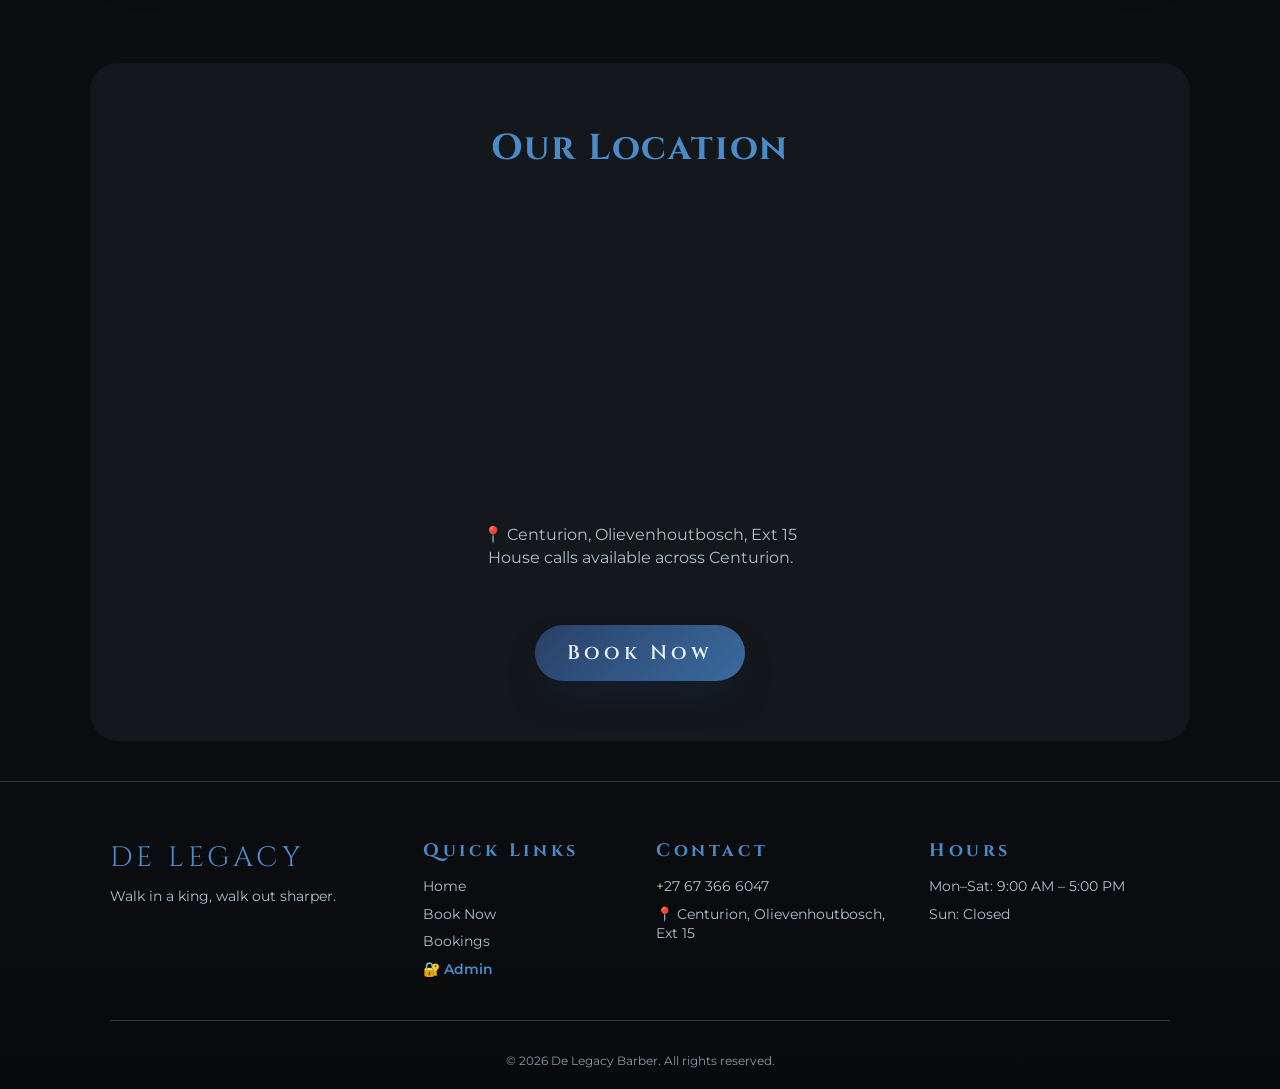
==== commit 52cfd1c1: "index.html" ====
--- a/index.html
+++ b/index.html
@@ -3,24 +3,71 @@
 <head>
   <meta charset="UTF-8" />
   <meta name="viewport" content="width=device-width, initial-scale=1.0, viewport-fit=cover, user-scalable=yes" />
-  <title>Legacy Barber Shop — Reserve Your Cut</title>
+  <title>De Legacy Barber Shop — Reserve Your Cut</title>
   <meta name="description" content="Fresh fades, tapers, buzz cuts & afro trims. Book a house call or shop visit. Mobile-friendly booking system." />
+
+  <script src="db-config.js"></script>
+
   <link rel="preconnect" href="https://fonts.googleapis.com" />
   <link rel="preconnect" href="https://fonts.gstatic.com" crossorigin />
   <link href="https://fonts.googleapis.com/css2?family=Cinzel:wght@400;600;700;900&family=Montserrat:wght@400;500;600;700&display=swap" rel="stylesheet" />
   <link rel="stylesheet" href="styles.css" />
   <link rel="icon" type="image/png" href="hero.jpeg" />
   <link rel="shortcut icon" href="hero.jpeg">
+  <style>
+    .hero-title {
+      font-family: var(--font-primary);
+      font-size: clamp(52px, 14vw, 110px);
+      line-height: 0.95;
+      letter-spacing: 0.02em;
+      margin-top: 12px;
+      max-width: 800px;
+      color: var(--text-primary);
+      display: flex;
+      flex-direction: column;
+      gap: 0;
+    }
+
+    .hero-title span {
+      display: block;
+    }
+
+    .hero-title span:nth-child(1) {
+      font-size: 0.6em;
+      letter-spacing: 0.3em;
+      color: var(--blue-bright);
+      margin-bottom: -0.1em;
+    }
+
+    .hero-title span:nth-child(2) {
+      font-size: 1.2em;
+      letter-spacing: 0.05em;
+      color: var(--text-primary);
+    }
+
+    .hero-title span:nth-child(3) {
+      font-size: 0.7em;
+      letter-spacing: 0.15em;
+      color: var(--text-secondary);
+      margin-top: -0.05em;
+    }
+
+    .hero-title span:nth-child(4) {
+      font-size: 0.7em;
+      letter-spacing: 0.15em;
+      color: var(--text-secondary);
+    }
+  </style>
 </head>
 <body>
   <header class="hero">
-    <img class="hero-bg" src="secondary-logo.png" alt="" />
+    <img class="hero-bg" src="name.jpeg" alt="" />
     <div class="hero-overlay"></div>
 
     <nav class="nav container">
       <a href="index.html" class="logo-link">
-        <img src="hero.jpeg" alt="Legacy Barber Shop" class="logo-icon" />
-        <div class="logo-primary">Legacy</div>
+        <img src="hero.jpeg" alt="De Legacy Barber Shop" class="logo-icon" />
+        <div class="logo-primary">De Legacy</div>
       </a>
 
       <button class="hamburger" id="hamburger" aria-label="Menu">
@@ -38,7 +85,11 @@
 
     <div class="hero-content container">
       <p class="eyebrow">EST. SHARP CUTS</p>
-      <h1 class="hero-title">Legacy Barber</h1>
+      <h1 class="hero-title">
+        <span>DE</span>
+        <span>LEGACY</span>
+        
+      </h1>
       <p class="hero-sub">Precision fades, classic tapers, and sharp lineups. Book a house call or visit the chair — your next clean cut is a few taps away.</p>
       <a class="btn-gold" href="booking.html">Reserve Your Chair</a>
     </div>
@@ -62,54 +113,48 @@
     </div>
   </section>
 
-  <!-- ===== MEET THE BARBER ===== -->
   <section class="barber-section container">
     <div class="barber-card">
       <div class="barber-image-wrap">
-        <img src="barber face.jpg" alt="Legacy Barber" class="barber-photo" />
+        <img src="barber face.jpg" alt="De Legacy Barber" class="barber-photo" />
       </div>
       <div class="barber-info">
         <p class="barber-eyebrow">Meet the Barber</p>
         <h2 class="barber-name">Retha Ncobethi</h2>
         <p class="barber-role">Founder & Master Barber</p>
         <p class="barber-bio">
-          With over 15 years of barbering experience, Retha Ncobethi has built a reputation for delivering quality, precision, and consistency. His approach is simple:<strong> "Keeping it local, but tight."</strong> Whether it's a classic cut or the latest trend, every client receives professional service and attention to detail. He values the youth and believes they are his priority when it comes to clients   
+          With over 15 years of barbering experience, Retha Ncobethi has built a reputation for delivering quality, precision, and consistency. His approach is simple: <strong>"Keeping it local, but tight."</strong> Whether it's a classic cut or the latest trend, every client receives professional service and attention to detail. He values the youth and believes they are his priority when it comes to clients.
         </p>
-      
       </div>
     </div>
   </section>
 
-  <!-- Location Teaser -->
-<section class="location-teaser container">
-  <h2>Our Location</h2>
-
-  <div class="map-container">
-    <iframe
-      src="https://www.google.com/maps?q=Olievenhoutbosch%20Ext%2015,%20Centurion,%20South%20Africa&output=embed"
-      width="100%"
-      height="300"
-      style="border:0; border-radius:22px;"
-      loading="lazy"
-      allowfullscreen>
-    </iframe>
-  </div>
-
-  <p>
-    📍 Centurion, Olievenhoutbosch, Ext 15<br />
-    House calls available across Centurion.
-  </p>
-
-  <div style="text-align:center; margin-top:24px;">
-    <a href="booking.html" class="btn-gold">Book Now</a>
-  </div>
-</section>
+  <section class="location-teaser container">
+    <h2>Our Location</h2>
+    <div class="map-container">
+      <iframe
+        src="https://www.google.com/maps?q=Olievenhoutbosch%20Ext%2015,%20Centurion,%20South%20Africa&output=embed"
+        width="100%"
+        height="300"
+        style="border:0; border-radius:22px;"
+        loading="lazy"
+        allowfullscreen>
+      </iframe>
+    </div>
+    <p>
+      📍 Centurion, Olievenhoutbosch, Ext 15<br />
+      House calls available across Centurion.
+    </p>
+    <div style="text-align:center; margin-top:24px;">
+      <a href="booking.html" class="btn-gold">Book Now</a>
+    </div>
+  </section>
 
   <footer class="site-footer">
     <div class="container">
       <div class="footer-grid">
         <div class="footer-col">
-          <div class="logo-secondary">Legacy</div>
+          <div class="logo-secondary">De Legacy</div>
           <p class="footer-tag">Walk in a king, walk out sharper.</p>
         </div>
         <div class="footer-col">
@@ -118,6 +163,7 @@
             <li><a href="index.html">Home</a></li>
             <li><a href="booking.html">Book Now</a></li>
             <li><a href="my-bookings.html">Bookings</a></li>
+            <li><a href="admin.html" style="color: var(--blue-bright); font-weight: 600;">🔐 Admin</a></li>
           </ul>
         </div>
         <div class="footer-col">
@@ -136,7 +182,7 @@
         </div>
       </div>
       <div class="footer-bottom">
-        © 2026 Legacy Barber. All rights reserved.
+        © 2026 De Legacy Barber. All rights reserved.
       </div>
     </div>
   </footer>
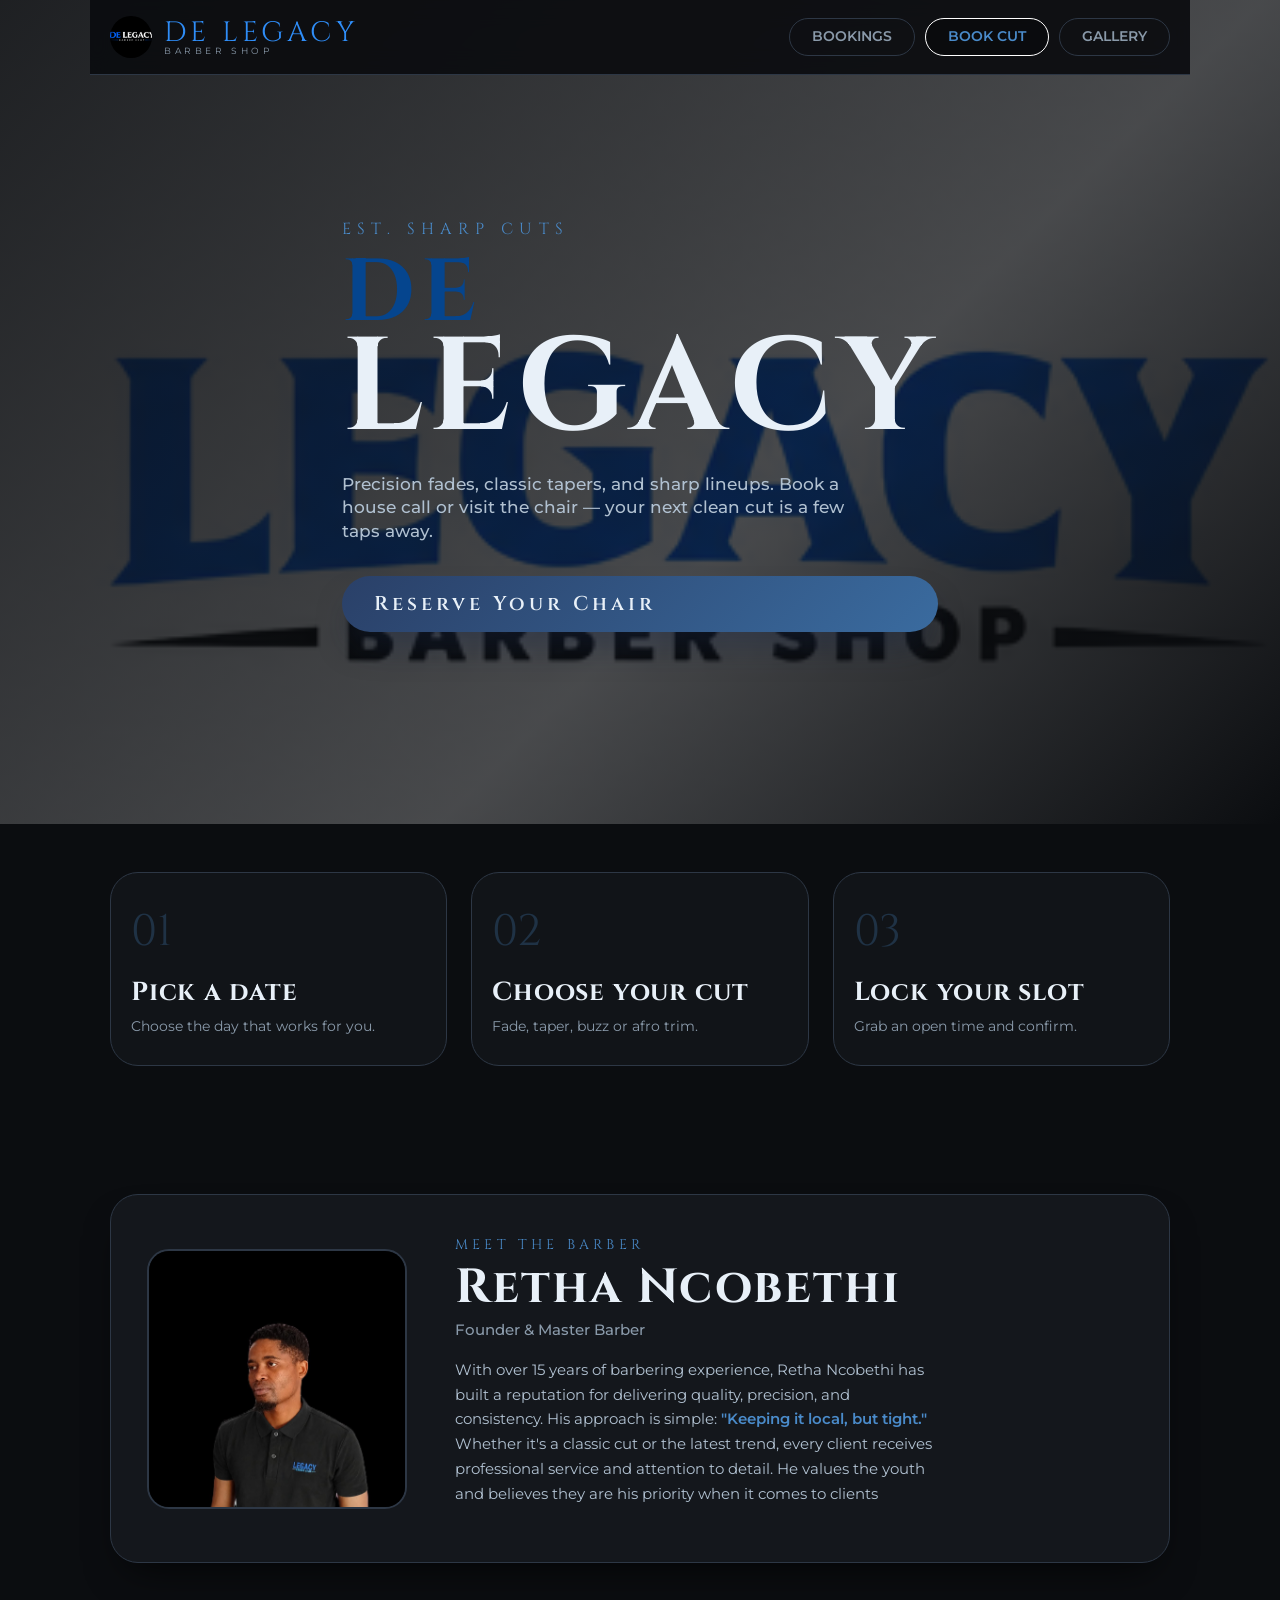
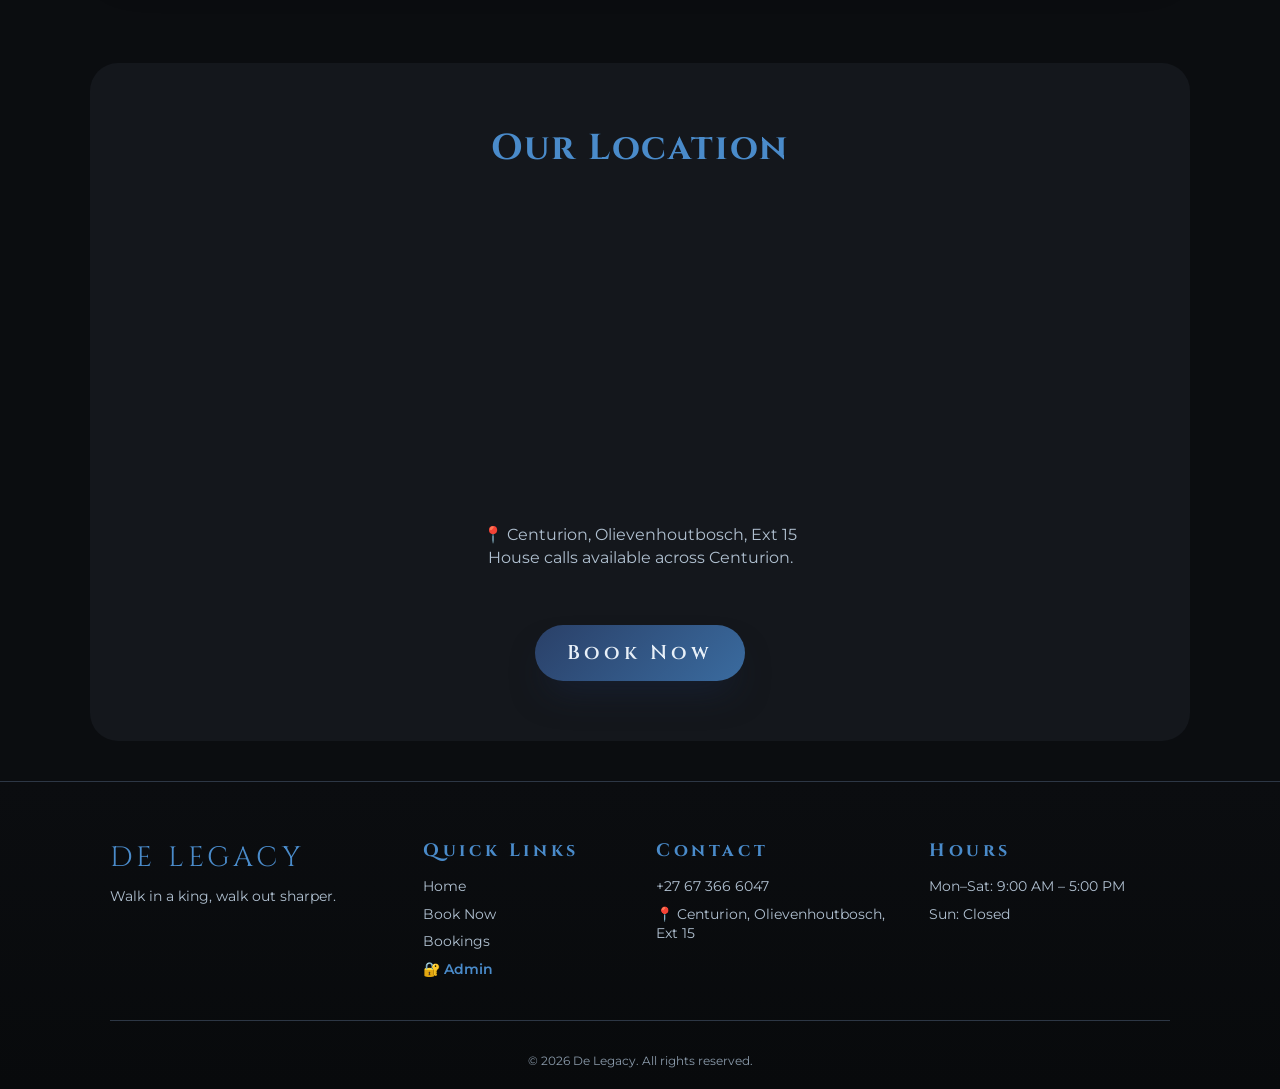
==== commit 46b66cc6: "index.html" ====
--- a/index.html
+++ b/index.html
@@ -3,10 +3,11 @@
 <head>
   <meta charset="UTF-8" />
   <meta name="viewport" content="width=device-width, initial-scale=1.0, viewport-fit=cover, user-scalable=yes" />
-  <title>De Legacy Barber Shop — Reserve Your Cut</title>
+  <title>Legacy Barber Shop — Reserve Your Cut</title>
   <meta name="description" content="Fresh fades, tapers, buzz cuts & afro trims. Book a house call or shop visit. Mobile-friendly booking system." />
 
   <script src="db-config.js"></script>
+
 
   <link rel="preconnect" href="https://fonts.googleapis.com" />
   <link rel="preconnect" href="https://fonts.gstatic.com" crossorigin />
@@ -14,6 +15,7 @@
   <link rel="stylesheet" href="styles.css" />
   <link rel="icon" type="image/png" href="hero.jpeg" />
   <link rel="shortcut icon" href="hero.jpeg">
+
   <style>
     .hero-title {
       font-family: var(--font-primary);
@@ -33,9 +35,9 @@
     }
 
     .hero-title span:nth-child(1) {
-      font-size: 0.6em;
-      letter-spacing: 0.3em;
-      color: var(--blue-bright);
+      font-size: 0.8em;
+      letter-spacing: 0.1em;
+      color: #05458e;
       margin-bottom: -0.1em;
     }
 
@@ -58,15 +60,16 @@
       color: var(--text-secondary);
     }
   </style>
+
 </head>
 <body>
   <header class="hero">
-    <img class="hero-bg" src="name.jpeg" alt="" />
+    <img class="hero-bg" src="secondary-logo.png" alt="" />
     <div class="hero-overlay"></div>
 
     <nav class="nav container">
       <a href="index.html" class="logo-link">
-        <img src="hero.jpeg" alt="De Legacy Barber Shop" class="logo-icon" />
+        <img src="name.jpeg" alt="Legacy Barber Shop" class="logo-icon" />
         <div class="logo-primary">De Legacy</div>
       </a>
 
@@ -86,9 +89,8 @@
     <div class="hero-content container">
       <p class="eyebrow">EST. SHARP CUTS</p>
       <h1 class="hero-title">
-        <span>DE</span>
-        <span>LEGACY</span>
-        
+          <span>DE</span>
+          <span>LEGACY</span>
       </h1>
       <p class="hero-sub">Precision fades, classic tapers, and sharp lineups. Book a house call or visit the chair — your next clean cut is a few taps away.</p>
       <a class="btn-gold" href="booking.html">Reserve Your Chair</a>
@@ -113,42 +115,48 @@
     </div>
   </section>
 
+  <!-- ===== MEET THE BARBER ===== -->
   <section class="barber-section container">
     <div class="barber-card">
       <div class="barber-image-wrap">
-        <img src="barber face.jpg" alt="De Legacy Barber" class="barber-photo" />
+        <img src="barber face.jpg" alt="Legacy Barber" class="barber-photo" />
       </div>
       <div class="barber-info">
         <p class="barber-eyebrow">Meet the Barber</p>
         <h2 class="barber-name">Retha Ncobethi</h2>
         <p class="barber-role">Founder & Master Barber</p>
         <p class="barber-bio">
-          With over 15 years of barbering experience, Retha Ncobethi has built a reputation for delivering quality, precision, and consistency. His approach is simple: <strong>"Keeping it local, but tight."</strong> Whether it's a classic cut or the latest trend, every client receives professional service and attention to detail. He values the youth and believes they are his priority when it comes to clients.
+          With over 15 years of barbering experience, Retha Ncobethi has built a reputation for delivering quality, precision, and consistency. His approach is simple:<strong> "Keeping it local, but tight."</strong> Whether it's a classic cut or the latest trend, every client receives professional service and attention to detail. He values the youth and believes they are his priority when it comes to clients
         </p>
+
       </div>
     </div>
   </section>
 
-  <section class="location-teaser container">
-    <h2>Our Location</h2>
-    <div class="map-container">
-      <iframe
-        src="https://www.google.com/maps?q=Olievenhoutbosch%20Ext%2015,%20Centurion,%20South%20Africa&output=embed"
-        width="100%"
-        height="300"
-        style="border:0; border-radius:22px;"
-        loading="lazy"
-        allowfullscreen>
-      </iframe>
-    </div>
-    <p>
-      📍 Centurion, Olievenhoutbosch, Ext 15<br />
-      House calls available across Centurion.
-    </p>
-    <div style="text-align:center; margin-top:24px;">
-      <a href="booking.html" class="btn-gold">Book Now</a>
-    </div>
-  </section>
+  <!-- Location Teaser -->
+<section class="location-teaser container">
+  <h2>Our Location</h2>
+
+  <div class="map-container">
+    <iframe
+      src="https://www.google.com/maps?q=Olievenhoutbosch%20Ext%2015,%20Centurion,%20South%20Africa&output=embed"
+      width="100%"
+      height="300"
+      style="border:0; border-radius:22px;"
+      loading="lazy"
+      allowfullscreen>
+    </iframe>
+  </div>
+
+  <p>
+    📍 Centurion, Olievenhoutbosch, Ext 15<br />
+    House calls available across Centurion.
+  </p>
+
+  <div style="text-align:center; margin-top:24px;">
+    <a href="booking.html" class="btn-gold">Book Now</a>
+  </div>
+</section>
 
   <footer class="site-footer">
     <div class="container">
@@ -157,15 +165,18 @@
           <div class="logo-secondary">De Legacy</div>
           <p class="footer-tag">Walk in a king, walk out sharper.</p>
         </div>
-        <div class="footer-col">
-          <h4>Quick Links</h4>
-          <ul class="footer-list">
-            <li><a href="index.html">Home</a></li>
-            <li><a href="booking.html">Book Now</a></li>
-            <li><a href="my-bookings.html">Bookings</a></li>
-            <li><a href="admin.html" style="color: var(--blue-bright); font-weight: 600;">🔐 Admin</a></li>
-          </ul>
-        </div>
+
+        <div class="footer-col">
+     <h4>Quick Links</h4>
+     <ul class="footer-list">
+       <li><a href="index.html">Home</a></li>
+       <li><a href="booking.html">Book Now</a></li>
+       <li><a href="my-bookings.html">Bookings</a></li>
+       <!-- ADD THIS LINE BELOW ONLY IN INDEX.HTML -->
+       <li><a href="admin.html" style="color: var(--blue-bright); font-weight: 600;">🔐 Admin</a></li>
+     </ul>
+   </div>
+
         <div class="footer-col">
           <h4>Contact</h4>
           <ul class="footer-list">
@@ -182,7 +193,7 @@
         </div>
       </div>
       <div class="footer-bottom">
-        © 2026 De Legacy Barber. All rights reserved.
+        © 2026 De Legacy. All rights reserved.
       </div>
     </div>
   </footer>
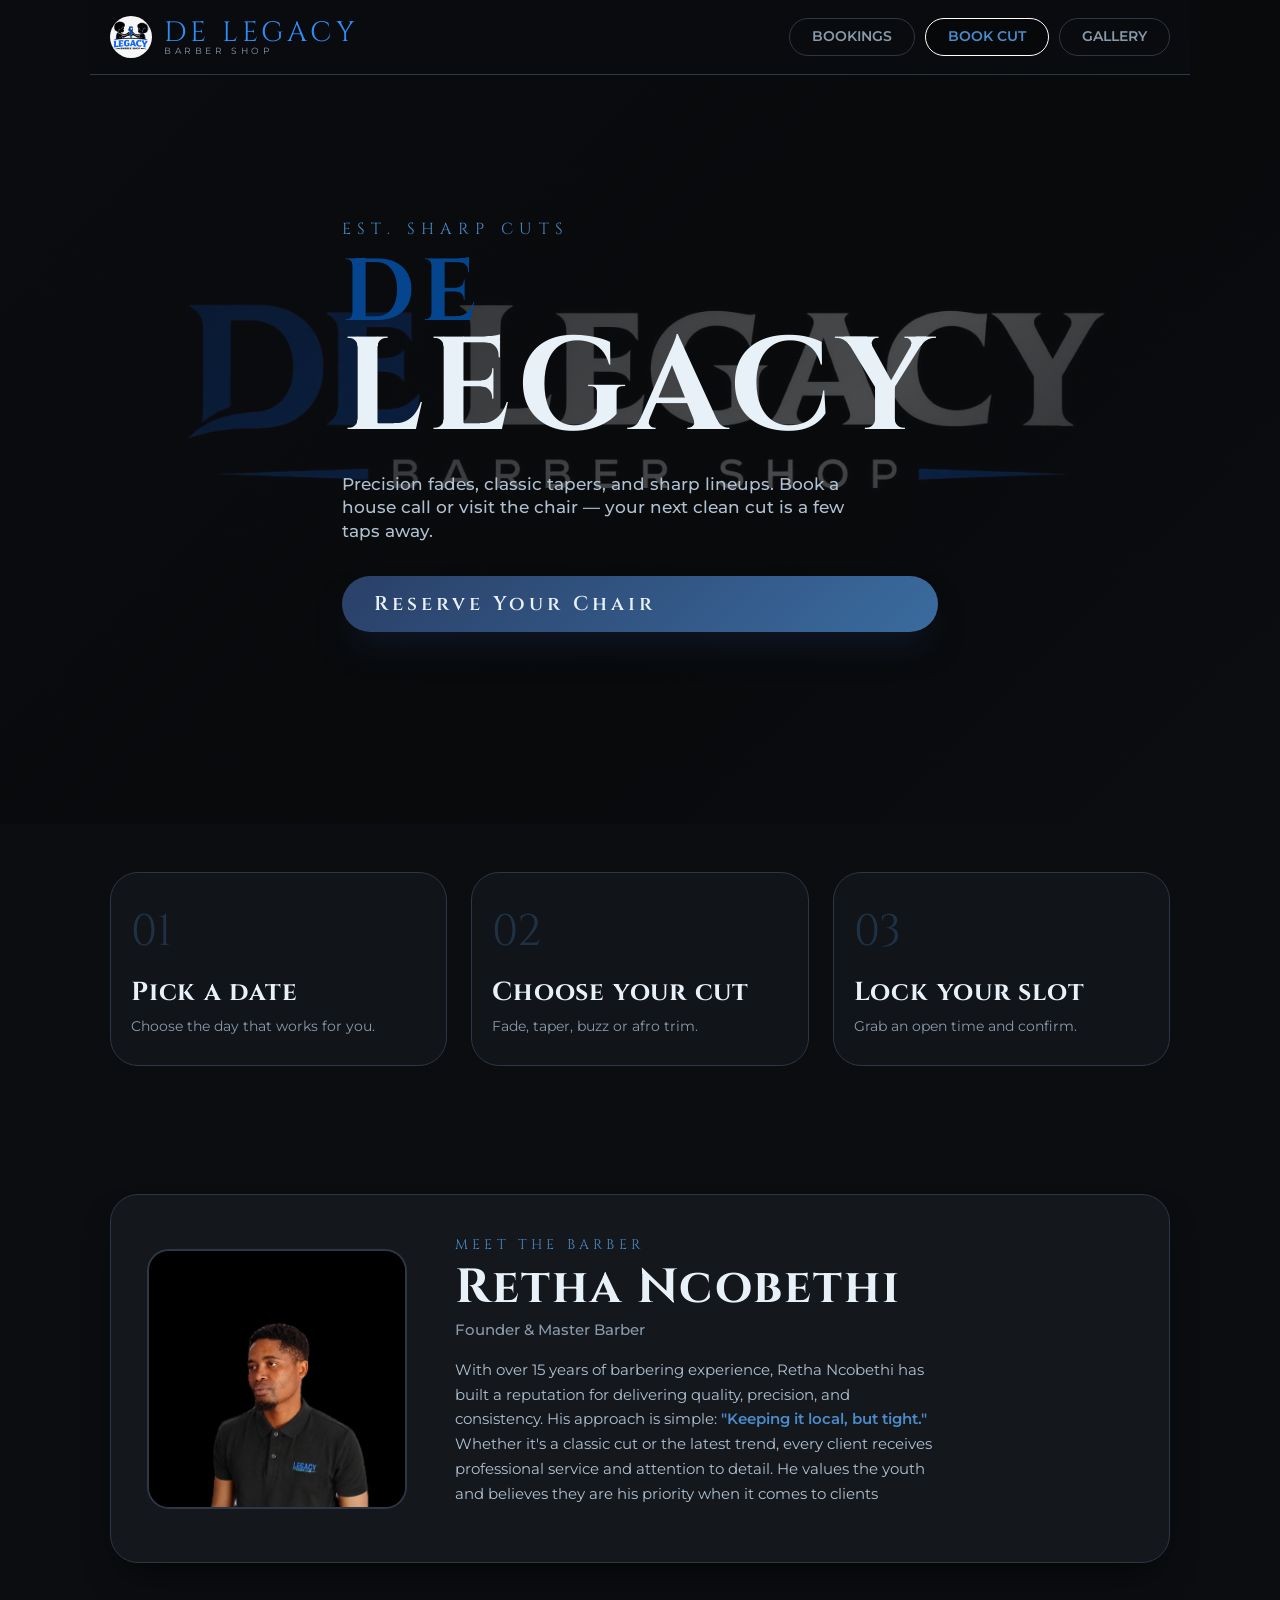
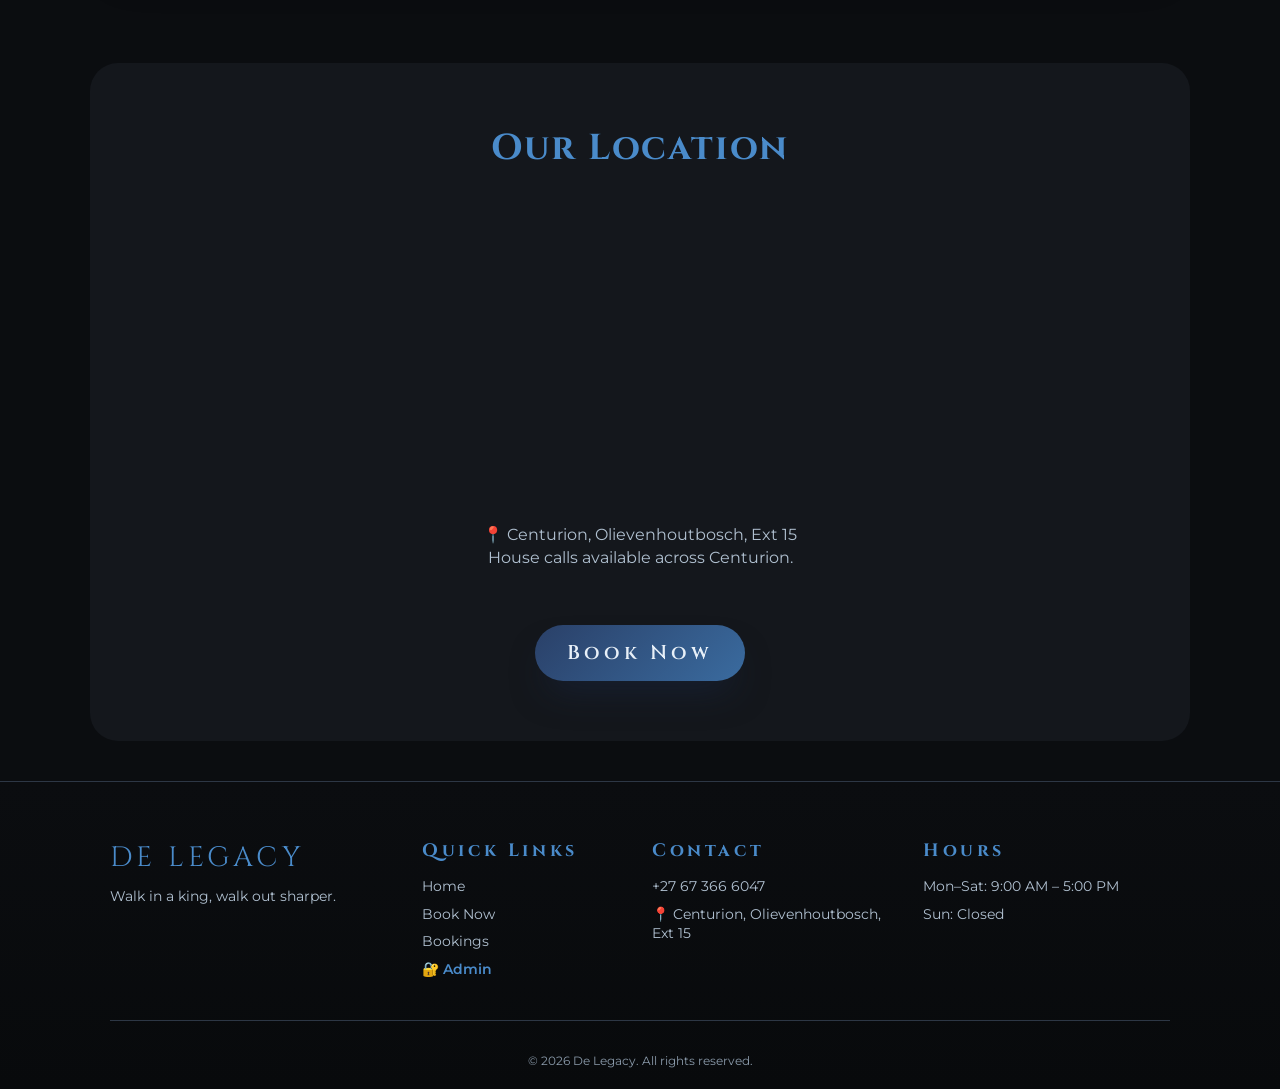
==== commit 91379572: "Add files via upload" ====
--- a/index.html
+++ b/index.html
@@ -64,12 +64,12 @@
 </head>
 <body>
   <header class="hero">
-    <img class="hero-bg" src="secondary-logo.png" alt="" />
+    <img class="hero-bg" src="name.jpeg" alt="" />
     <div class="hero-overlay"></div>
 
     <nav class="nav container">
       <a href="index.html" class="logo-link">
-        <img src="name.jpeg" alt="Legacy Barber Shop" class="logo-icon" />
+        <img src="hero.jpeg" alt="Legacy Barber Shop" class="logo-icon" />
         <div class="logo-primary">De Legacy</div>
       </a>
 
--- a/styles.css
+++ b/styles.css
@@ -1,1032 +1,1038 @@
-/* ===== Reset & Base ===== */
-* {
-  margin: 0;
-  padding: 0;
-  box-sizing: border-box;
-  -webkit-tap-highlight-color: transparent;
-}
-
-:root {
-  /* Brand Colors  */
-  --background: #0B0D10;
-  --card-bg: #14171C;
-  --surface: #1A1F26;
-  --navy: #1B2A4A;
-  --navy-dark: #111B33;
-  --navy-light: #2A4068;
-  --blue-accent: #3A6B9F;
-  --blue-bright: #4A8BCA;
-  --blue-foreground: #E8F0F8;
-  --border: #2D3745;
-  --muted: #8A9AAA;
-  --destructive: #D9574A;
-  --shadow-blue: 0 20px 35px -12px rgba(26, 42, 74, 0.5);
-  --text-primary: #E8F0F8;
-  --text-secondary: #B0C0D0;
-  --radius-card: 28px;
-  
-  /* Brand Fonts */
-  --font-primary: 'Cinzel', 'Bebas Neue', 'Arial Narrow', serif;
-  --font-secondary: 'Montserrat', 'Inter', system-ui, -apple-system, sans-serif;
-  --font-display: 'Cinzel', 'Bebas Neue', 'Arial Narrow', serif;
-  --font-body: 'Montserrat', 'Inter', system-ui, -apple-system, sans-serif;
-}
-
-body {
-  background-color: var(--background);
-  color: var(--text-primary);
-  font-family: var(--font-body);
-  line-height: 1.4;
-  padding-top: 76px;
-}
-
-a { color: inherit; text-decoration: none; }
-
-.container {
-  max-width: 1100px;
-  margin: 0 auto;
-  padding: 0 20px;
-}
-
-/* ===== Logo Styles ===== */
-.logo-link {
-  display: flex;
-  align-items:center;
-  gap: 12px;
-  text-decoration: none;
-  color: inherit;
-}
-
-.logo-icon {
-  width: 42px;
-  height: 42px;
-  border-radius: 50%;
-  flex-shrink: 0;
-  object-fit: cover;
-}
-
-.logo-primary {
-  display: inline-block;
-  font-family: var(--font-primary);
-  font-size: 28px;
-  letter-spacing: 0.15em;
-  color: #2f8df7;
-  text-transform: uppercase;
-  position: relative;
-  line-height: 1.1;
-}
-
-.logo-primary::after {
-  content: "BARBER SHOP";
-  display: block;
-  font-size: 9px;
-  letter-spacing: 0.4em;
-  color: var(--muted);
-  font-family: var(--font-secondary);
-  font-weight: 400;
-  margin-top: -2px;
-}
-
-.logo-secondary {
-  font-family: var(--font-primary);
-  font-size: 28px;
-  letter-spacing: 0.15em;
-  color: var(--blue-bright);
-  text-transform: uppercase;
-}
-
-/* ===== Hero ===== */
-.hero { 
-  position: relative; 
-  isolation: isolate; 
-  overflow: hidden;
-  min-height: calc(100vh - 76px);
-  display: flex;
-  flex-direction: column;
-  margin-top: -76px;
-  padding-top: 76px;
-}
-
-.hero-bg {
-  position: absolute; 
-  inset: 0; 
-  width: 100%; 
-  height: 100%;
-  object-fit: cover;
-  z-index: -2;
-}
-
-.hero-overlay {
-  position: absolute; 
-  inset: 0;
-  background: linear-gradient(135deg, rgba(11,13,16,0.92) 0%, rgba(11,13,16,0.75) 60%, var(--background) 100%);
-  z-index: -1;
-}
-
-.nav {
-  position: fixed;
-  top: 0;
-  left: 0;
-  right: 0;
-  z-index: 1000;
-  display: flex;
-  align-items: center;
-  justify-content: space-between;
-  padding: 16px 20px;
-  gap: 12px;
-  flex-wrap: nowrap;
-  background: rgba(11, 13, 16, 0.92);          /* dark glass effect */
-  backdrop-filter: blur(12px);
-  -webkit-backdrop-filter: blur(12px);
-  border-bottom: 1px solid var(--border);
-  width: 100%;
-}
-.nav-links { 
-  display: flex; 
-  gap: 10px; 
-  flex-wrap: nowrap;
-  margin-left: auto; /* keeps buttons on the right */
-  flex-shrink: 0;
-}
-
-.brand {
-  font-family: var(--font-display);
-  font-size: 26px;
-  letter-spacing: 0.15em;
-  color: var(--blue-bright);
-}
-
-.nav-btn {
-  border: 1.5px solid white;
-  border-radius: 60px;
-  padding: 8px 22px;
-  font-size: 14px;
-  font-weight: 600;
-  color: var(--blue-bright);
-  text-decoration: none;
-  transition: 0.2s;
-  background: rgba(0,0,0,0.3);
-  cursor: pointer;
-  font-family: var(--font-body);
-}
-.nav-btn:hover { background: var(--blue-bright); color: var(--background); border-color: var(--blue-bright); }
-.nav-btn.ghost { background: transparent; color: var(--muted); border-color: var(--border); }
-.nav-btn.ghost:hover { color: var(--blue-bright); border-color: var(--blue-bright); background: transparent; }
-.nav-btn.danger { color: var(--destructive); border-color: rgba(217, 87, 74, 0.5); background: transparent; }
-.nav-btn.danger:hover { background: var(--destructive); color: #fff; border-color: var(--destructive); }
-
-.hero-content { 
-  padding: 40px 20px 90px 20px;
-  flex: 1;
-  display: flex;
-  flex-direction: column;
-  justify-content: center;
-}
-
-.eyebrow {
-  font-family: var(--font-display);
-  font-size: 16px;
-  letter-spacing: 0.4em;
-  color: var(--blue-bright);
-}
-
-.hero-title {
-  font-family: var(--font-primary);
-  font-size: clamp(52px, 14vw, 110px);
-  line-height: 0.95;
-  letter-spacing: 0.02em;
-  margin-top: 12px;
-  max-width: 800px;
-  color: var(--text-primary);
-}
-
-.hero-sub {
-  margin-top: 20px;
-  max-width: 520px;
-  font-size: 17px;
-  color: var(--text-secondary);
-  font-weight: 500;
-}
-
-.btn-gold {
-  display: inline-block;
-  margin-top: 32px;
-  background: linear-gradient(135deg, var(--navy-light), var(--blue-accent));
-  color: var(--blue-foreground);
-  text-decoration: none;
-  padding: 14px 32px;
-  border-radius: 60px;
-  font-family: var(--font-display);
-  font-size: 20px;
-  letter-spacing: 0.2em;
-  box-shadow: var(--shadow-blue);
-  transition: transform 0.2s, filter 0.2s;
-  font-weight: 600;
-  border: none;
-}
-.btn-gold:active { transform: scale(0.97); }
-.btn-gold:hover { filter: brightness(1.1); }
-
-/* ===== Steps ===== */
-.steps {
-  display: flex;
-  flex-direction: column;
-  gap: 20px;
-  padding: 48px 20px;
-  max-width: 1100px;
-  margin: 0 auto;
-}
-@media (min-width: 680px) { .steps { flex-direction: row; gap: 24px; } }
-
-.step {
-  background: rgba(20, 23, 28, 0.7);
-  border: 1px solid var(--border);
-  border-radius: 28px;
-  padding: 28px 20px;
-  flex: 1;
-}
-.step-num { font-family: var(--font-display); font-size: 44px; color: rgba(74, 139, 202, 0.25); }
-.step h3 { font-family: var(--font-display); font-size: 26px; letter-spacing: 0.03em; margin-top: 12px; color: var(--text-primary); }
-.step p { font-size: 14px; color: var(--muted); margin-top: 6px; }
-
-/* ===== Location Teaser ===== */
-.location-teaser {
-  padding: 60px 20px;
-  background: var(--card-bg);
-  border-radius: 28px;
-  margin: 40px auto;
-  max-width: 1100px;
-}
-.location-teaser h2 {
-  text-align: center;
-  color: var(--blue-bright);
-  margin-bottom: 24px;
-  font-family: var(--font-primary);
-  font-size: 36px;
-  letter-spacing: 0.05em;
-}
-.location-teaser p {
-  text-align: center;
-  color: var(--text-secondary);
-}
-
-.map-container {
-  margin-bottom: 20px;
-  border-radius: 22px;
-  overflow: hidden;
-}
-
-/* ===== Booking Section ===== */
-.book-section { padding: 20px 20px 100px 20px; scroll-margin-top: 24px; }
-.book-head { text-align: center; margin-bottom: 28px; }
-.book-head h2 {
-  font-family: var(--font-primary);
-  font-size: 44px;
-  letter-spacing: 0.03em;
-  color: var(--blue-bright);
-}
-.book-head p { color: var(--text-secondary); font-size: 15px; }
-
-.card {
-  background: var(--card-bg);
-  border: 1px solid var(--border);
-  border-radius: var(--radius-card);
-  padding: 28px 20px;
-  box-shadow: 0 20px 40px -18px rgba(0,0,0,0.8);
-}
-@media (min-width: 540px) { .card { padding: 36px 32px; } }
-
-.field-label {
-  display: block;
-  margin: 28px 0 10px 0;
-  font-family: var(--font-display);
-  font-size: 20px;
-  letter-spacing: 0.1em;
-  color: var(--text-primary);
-}
-.field-label:first-of-type { margin-top: 0; }
-
-.text-input {
-  width: 100%;
-  padding: 14px 18px;
-  border-radius: 20px;
-  border: 1px solid var(--border);
-  background: var(--surface);
-  color: var(--text-primary);
-  font-size: 16px;
-  font-family: var(--font-body);
-  outline: none;
-  transition: 0.2s;
-}
-.text-input:focus { border-color: var(--blue-bright); box-shadow: 0 0 0 3px rgba(74, 139, 202, 0.2); }
-.text-input::placeholder { color: var(--muted); }
-
-.grid-2 { display: grid; grid-template-columns: 1fr 1fr; gap: 12px; }
-
-.option {
-  background: var(--surface);
-  border-radius: 22px;
-  padding: 16px 8px;
-  text-align: center;
-  cursor: pointer;
-  border: 2px solid transparent;
-  transition: all 0.2s ease;
-}
-.option.active {
-  border-color: var(--blue-bright);
-  background: linear-gradient(145deg, #222A34, #1A1F26);
-  box-shadow: 0 6px 14px rgba(0,0,0,0.3);
-}
-.option:hover { border-color: rgba(74, 139, 202, 0.3); }
-.opt-title { font-family: var(--font-display); font-size: 22px; letter-spacing: 0.02em; color: var(--blue-bright); }
-.opt-desc { font-size: 11px; color: var(--muted); margin-top: 4px; }
-
-.slots { display: grid; grid-template-columns: repeat(2, 1fr); gap: 12px; }
-@media (min-width: 460px) { .slots { grid-template-columns: repeat(3, 1fr); } }
-@media (min-width: 640px) { .slots { grid-template-columns: repeat(4, 1fr); } }
-
-.slot {
-  background: var(--surface);
-  border-radius: 60px;
-  padding: 12px 8px;
-  text-align: center;
-  font-weight: 700;
-  font-size: 15px;
-  cursor: pointer;
-  transition: all 0.2s;
-  border: 1px solid var(--border);
-  color: var(--text-secondary);
-}
-.slot.selected {
-  background: var(--blue-accent);
-  color: var(--blue-foreground);
-  border-color: var(--blue-bright);
-  font-weight: 800;
-}
-.slot:hover { border-color: var(--blue-bright); }
-.slot:active { transform: scale(0.96); }
-
-.field-hint { font-size: 12px; color: var(--muted); margin-top: 8px; }
-.address-input-group { display: flex; flex-direction: column; gap: 12px; margin-top: 8px; }
-
-.submit-btn {
-  width: 100%;
-  margin-top: 36px;
-  background: linear-gradient(135deg, var(--navy-light), var(--blue-accent));
-  border: none;
-  padding: 18px 12px;
-  border-radius: 60px;
-  font-family: var(--font-display);
-  font-size: 26px;
-  letter-spacing: 0.2em;
-  color: var(--blue-foreground);
-  font-weight: 600;
-  cursor: pointer;
-  transition: transform 0.1s, filter 0.2s;
-  box-shadow: var(--shadow-blue);
-}
-.submit-btn:active { transform: scale(0.98); }
-.submit-btn:hover { filter: brightness(1.08); }
-
-.msg-error { margin-top: 20px; color: var(--destructive); text-align: center; font-weight: 500; }
-.msg-ok {
-  margin-top: 20px;
-  color: var(--blue-bright);
-  text-align: center;
-  font-weight: 600;
-  background: rgba(74, 139, 202, 0.08);
-  padding: 12px;
-  border-radius: 24px;
-  font-size: 15px;
-}
-
-/* ===== Progress Steps ===== */
-.progress-steps {
-  display: flex;
-  justify-content: space-between;
-  margin-bottom: 32px;
-  position: relative;
-}
-
-.progress-steps::before {
-  content: '';
-  position: absolute;
-  top: 20px;
-  left: 10%;
-  right: 10%;
-  height: 2px;
-  background: var(--border);
-  z-index: 0;
-}
-
-.progress-step {
-  display: flex;
-  flex-direction: column;
-  align-items: center;
-  gap: 6px;
-  position: relative;
-  z-index: 1;
-  flex: 1;
-}
-
-.step-number {
-  width: 40px;
-  height: 40px;
-  border-radius: 50%;
-  background: var(--surface);
-  border: 2px solid var(--border);
-  display: flex;
-  align-items: center;
-  justify-content: center;
-  font-weight: 700;
-  font-size: 14px;
-  color: var(--muted);
-  transition: all 0.3s;
-}
-
-.progress-step.active .step-number {
-  background: var(--blue-accent);
-  border-color: var(--blue-bright);
-  color: var(--blue-foreground);
-}
-
-.progress-step.completed .step-number {
-  background: var(--blue-accent);
-  border-color: var(--blue-bright);
-  color: var(--blue-foreground);
-}
-
-.step-label {
-  font-size: 11px;
-  color: var(--muted);
-  font-weight: 500;
-  text-align: center;
-}
-
-.progress-step.active .step-label {
-  color: var(--blue-bright);
-}
-
-/* ===== Form Steps ===== */
-.form-step {
-  animation: fadeIn 0.3s ease;
-}
-
-@keyframes fadeIn {
-  from { opacity: 0; transform: translateY(10px); }
-  to { opacity: 1; transform: translateY(0); }
-}
-
-.step-actions {
-  display: flex;
-  gap: 12px;
-  margin-top: 32px;
-}
-
-.step-next, .step-prev {
-  padding: 12px 28px;
-  border-radius: 60px;
-  font-family: var(--font-body);
-  font-weight: 600;
-  font-size: 14px;
-  cursor: pointer;
-  transition: all 0.2s;
-  border: none;
-}
-
-.step-next {
-  background: var(--blue-accent);
-  color: var(--blue-foreground);
-  margin-left: auto;
-}
-
-.step-next:hover {
-  background: var(--blue-bright);
-  transform: translateX(2px);
-}
-
-.step-prev {
-  background: transparent;
-  color: var(--muted);
-  border: 1px solid var(--border);
-}
-
-.step-prev:hover {
-  border-color: var(--blue-bright);
-  color: var(--blue-bright);
-}
-
-/* ===== Booking Summary ===== */
-.booking-summary {
-  background: var(--surface);
-  border-radius: 18px;
-  padding: 20px;
-  margin-top: 20px;
-  border: 1px solid var(--border);
-}
-
-.booking-summary h4 {
-  font-family: var(--font-display);
-  font-size: 18px;
-  color: var(--blue-bright);
-  margin-bottom: 12px;
-}
-
-.booking-summary-item {
-  display: flex;
-  justify-content: space-between;
-  padding: 6px 0;
-  font-size: 14px;
-  border-bottom: 1px solid rgba(255,255,255,0.05);
-}
-
-.booking-summary-item:last-child {
-  border-bottom: none;
-}
-
-.booking-summary-item .label {
-  color: var(--muted);
-}
-
-.booking-summary-item .value {
-  color: var(--text-primary);
-  font-weight: 500;
-}
-
-/* ===== My Bookings ===== */
-.bookings-list { display: grid; gap: 14px; }
-.booking-card {
-  background: var(--card-bg);
-  border: 1px solid var(--border);
-  border-radius: 22px;
-  padding: 20px;
-  box-shadow: 0 14px 30px -20px rgba(0,0,0,0.7);
-}
-.booking-card.past { opacity: 0.5; }
-.booking-top {
-  display: flex;
-  justify-content: space-between;
-  align-items: flex-start;
-  gap: 12px;
-  margin-bottom: 12px;
-}
-.booking-cut { font-family: var(--font-display); font-size: 26px; letter-spacing: 0.04em; color: var(--blue-bright); }
-.booking-when { color: var(--muted); font-size: 14px; margin-top: 2px; }
-.booking-badge {
-  font-size: 11px;
-  font-weight: 700;
-  letter-spacing: 0.12em;
-  padding: 5px 12px;
-  border-radius: 60px;
-  text-transform: uppercase;
-  border: 1px solid var(--border);
-  white-space: nowrap;
-}
-.booking-badge.ok { color: var(--blue-bright); border-color: rgba(74, 139, 202, 0.4); background: rgba(74, 139, 202, 0.08); }
-.booking-badge.muted { color: var(--muted); }
-.booking-meta { list-style: none; display: grid; gap: 4px; font-size: 14px; color: var(--text-secondary); }
-.booking-meta strong { color: var(--muted); font-weight: 500; margin-right: 6px; }
-.booking-actions { display: flex; gap: 10px; margin-top: 16px; flex-wrap: wrap; }
-
-.empty-state {
-  text-align: center;
-  padding: 48px 20px;
-  background: var(--card-bg);
-  border: 1px dashed var(--border);
-  border-radius: var(--radius-card);
-}
-.empty-state p { color: var(--muted); margin-bottom: 18px; }
-
-/* ===== Meet the Barber Section ===== */
-.barber-section {
-  padding: 60px 20px;
-  margin: 20px auto 40px;
-}
-
-.barber-card {
-  display: flex;
-  flex-direction: column;
-  gap: 32px;
-  background: var(--card-bg);
-  border: 1px solid var(--border);
-  border-radius: var(--radius-card);
-  padding: 28px 20px;
-  box-shadow: 0 20px 40px -18px rgba(0, 0, 0, 0.8);
-  overflow: hidden;
-}
-
-@media (min-width: 720px) {
-  .barber-card {
-    flex-direction: row;
-    align-items: center;
-    padding: 40px 36px;
-    gap: 48px;
-  }
-}
-
-.barber-image-wrap {
-  flex-shrink: 0;
-  width: 100%;
-  max-width: 280px;
-  margin: 0 auto;
-}
-
-@media (min-width: 720px) {
-  .barber-image-wrap {
-    width: 260px;
-    margin: 0;
-  }
-}
-
-.barber-photo {
-  width: 100%;
-  aspect-ratio: 1 / 1;
-  object-fit: cover;
-  border-radius: 22px;
-  border: 2px solid var(--border);
-  display: block;
-  background: var(--surface);
-}
-
-.barber-info {
-  text-align: center;
-}
-
-@media (min-width: 720px) {
-  .barber-info {
-    text-align: left;
-    flex: 1;
-  }
-}
-
-.barber-eyebrow {
-  font-family: var(--font-display);
-  font-size: 14px;
-  letter-spacing: 0.3em;
-  color: var(--blue-bright);
-  text-transform: uppercase;
-  margin-bottom: 8px;
-}
-
-.barber-name {
-  font-family: var(--font-primary);
-  font-size: clamp(36px, 8vw, 48px);
-  letter-spacing: 0.04em;
-  color: var(--text-primary);
-  line-height: 1.1;
-  margin-bottom: 4px;
-}
-
-.barber-role {
-  font-size: 15px;
-  color: var(--muted);
-  margin-bottom: 18px;
-  font-weight: 500;
-}
-
-.barber-bio {
-  font-size: 15px;
-  line-height: 1.65;
-  color: var(--text-secondary);
-  margin-bottom: 16px;
-  max-width: 480px;
-}
-
-.barber-bio strong {
-  color: var(--blue-bright);
-  font-weight: 600;
-}
-
-.barber-location {
-  font-size: 14px;
-  color: var(--muted);
-  margin-bottom: 24px;
-}
-
-.barber-cta {
-  margin-top: 0;
-  display: inline-block;
-}
-
-/* Mobile tweaks */
-@media (max-width: 480px) {
-  .barber-section {
-    padding: 40px 16px;
-  }
-  
-  .barber-card {
-    padding: 24px 16px;
-  }
-  
-  .barber-image-wrap {
-    max-width: 220px;
-  }
-  
-  .barber-name {
-    font-size: 32px;
-  }
-}
-
-/* ===== Modal ===== */
-.modal-overlay {
-  position: fixed;
-  inset: 0;
-  background: rgba(0,0,0,0.85);
-  backdrop-filter: blur(4px);
-  display: flex;
-  align-items: center;
-  justify-content: center;
-  padding: 20px;
-  z-index: 100;
-}
-.modal-card { max-width: 520px; width: 100%; max-height: 90vh; overflow-y: auto; }
-.modal-title { font-family: var(--font-display); font-size: 30px; color: var(--blue-bright); letter-spacing: 0.04em; }
-.modal-sub { color: var(--muted); font-size: 14px; margin-top: 4px; }
-.modal-actions { display: flex; justify-content: flex-end; gap: 10px; margin-top: 24px; flex-wrap: wrap; }
-.modal-confirm { width: auto; margin-top: 0; padding: 14px 28px; font-size: 18px; }
-
-/* ===== Site Footer ===== */
-.site-footer {
-  margin-top: 40px;
-  background: linear-gradient(180deg, var(--background), #080A0C);
-  border-top: 1px solid var(--border);
-  padding: 56px 0 20px 0;
-}
-.footer-grid {
-  display: grid;
-  gap: 32px;
-  grid-template-columns: 1fr;
-}
-@media (min-width: 640px) { .footer-grid { grid-template-columns: 1fr 1fr; } }
-@media (min-width: 960px) { .footer-grid { grid-template-columns: 1.4fr 1fr 1.2fr 1.2fr; } }
-
-.footer-col h4 {
-  font-family: var(--font-display);
-  font-size: 18px;
-  letter-spacing: 0.2em;
-  color: var(--blue-bright);
-  margin-bottom: 14px;
-}
-.footer-tag { color: var(--text-secondary); font-size: 14px; margin-top: 10px; max-width: 280px; }
-.footer-list { list-style: none; display: grid; gap: 8px; font-size: 14px; color: var(--text-secondary); }
-.footer-list li { display: flex; justify-content: space-between; gap: 12px; }
-.footer-list a { color: var(--text-secondary); text-decoration: none; transition: color 0.2s; }
-.footer-list a:hover { color: var(--blue-bright); }
-.footer-bottom {
-  text-align: center;
-  padding-top: 32px;
-  margin-top: 40px;
-  border-top: 1px solid var(--border);
-  color: var(--muted);
-  font-size: 12px;
-}
-
-/* ===== Mobile Responsiveness ===== */
-@media (max-width: 480px) {
-  .nav {
-    padding: 12px 16px;
-    flex-direction: row;
-    align-items: center;
-    justify-content: space-between;
-    gap: 8px;
-    flex-wrap: nowrap;
-  }
-  
-  .nav-links {
-    justify-content: flex-end;
-    gap: 6px;
-    flex-shrink: 0;
-  }
-  
-  .nav-btn {
-    padding: 6px 12px;
-    font-size: 11px;
-    white-space: nowrap;
-  }
-  
-  .logo-primary {
-    font-size: 20px;
-    letter-spacing: 0.12em;
-  }
-  
-  .logo-primary::after {
-    font-size: 7px;
-    letter-spacing: 0.3em;
-  }
-  
-  .hero-title {
-    font-size: 42px;
-  }
-  
-  .book-head h2 {
-    font-size: 32px;
-  }
-  
-  .card {
-    padding: 20px 16px;
-    border-radius: 20px;
-  }
-  
-  .grid-2 {
-    grid-template-columns: 1fr 1fr;
-    gap: 8px;
-  }
-  
-  .slots {
-    grid-template-columns: repeat(2, 1fr);
-    gap: 8px;
-  }
-  
-  .slot {
-    padding: 10px 6px;
-    font-size: 13px;
-  }
-  
-  .option {
-    padding: 12px 6px;
-  }
-  
-  .opt-title {
-    font-size: 18px;
-  }
-  
-  .submit-btn {
-    font-size: 20px;
-    padding: 14px 12px;
-  }
-  
-  .progress-steps {
-    flex-wrap: wrap;
-    gap: 8px;
-  }
-  
-  .progress-steps::before {
-    display: none;
-  }
-  
-  .progress-step {
-    flex: 1;
-    min-width: 60px;
-  }
-  
-  .step-number {
-    width: 32px;
-    height: 32px;
-    font-size: 12px;
-  }
-  
-  .step-label {
-    font-size: 9px;
-  }
-  
-  .step-actions {
-    flex-wrap: wrap;
-  }
-  
-  .step-next, .step-prev {
-    flex: 1;
-    text-align: center;
-    padding: 10px 16px;
-    font-size: 13px;
-  }
-  
-  .step-next {
-    margin-left: 0;
-  }
-  
-  .footer-grid {
-    grid-template-columns: 1fr 1fr;
-    gap: 24px;
-  }
-  
-  .location-teaser {
-    padding: 40px 16px;
-    margin: 20px 16px;
-  }
-  
-  .location-teaser h2 {
-    font-size: 28px;
-  }
-  
-  .booking-summary-item {
-    font-size: 13px;
-  }
-}
-
-@media (max-width: 380px) {
-  .grid-2 {
-    grid-template-columns: 1fr;
-  }
-  
-  .slots {
-    grid-template-columns: 1fr 1fr;
-  }
-  
-  .hero-title {
-    font-size: 34px;
-  }
-  
-  .logo-primary {
-    font-size: 22px;
-  }
-  .logo-icon {
-    width: 36px;
-    height: 36px;
-  }
-  
-  .steps {
-    padding: 30px 16px;
-  }
-}
-
-/* ===== Touch-friendly ===== */
-@media (hover: none) {
-  .option, .slot, .nav-btn, .submit-btn, .step-next, .step-prev {
-    min-height: 48px;
-  }
-  
-  .option:active, .slot:active {
-    transform: scale(0.96);
-  }
-}
-
-/* ===== Hamburger Menu ===== */
-.hamburger {
-  display: none;                 /* hidden on desktop */
-  flex-direction: column;
-  justify-content: center;
-  gap: 5px;
-  width: 42px;
-  height: 42px;
-  background: transparent;
-  border: 1.5px solid var(--border);
-  border-radius: 12px;
-  cursor: pointer;
-  padding: 10px;
-  z-index: 100;
-}
-
-.hamburger span {
-  display: block;
-  width: 100%;
-  height: 2px;
-  background: var(--blue-bright);
-  border-radius: 2px;
-  transition: 0.25s;
-}
-
-/* Animate to X when open */
-.hamburger.active span:nth-child(1) {
-  transform: translateY(7px) rotate(45deg);
-}
-.hamburger.active span:nth-child(2) {
-  opacity: 0;
-}
-.hamburger.active span:nth-child(3) {
-  transform: translateY(-7px) rotate(-45deg);
-}
-
-/* Mobile styles */
-@media (max-width: 640px) {
-  .hamburger {
-    display: flex;
-  }
-
-  /* Only hide links when the page has a hamburger */
-  .nav:has(.hamburger) .nav-links {
-    display: none;
-    position: absolute;
-    top: 70px;
-    left: 16px;
-    right: 16px;
-    background: var(--card-bg);
-    border: 1px solid var(--border);
-    border-radius: 18px;
-    padding: 16px;
-    flex-direction: column;
-    gap: 10px;
-    box-shadow: 0 20px 40px rgba(0,0,0,0.5);
-    z-index: 99;
-  }
-
-  .nav:has(.hamburger) .nav-links.open {
-    display: flex;
-  }
-
-  .nav:has(.hamburger) .nav-links .nav-btn {
-    width: 100%;
-    text-align: center;
-    padding: 14px;
-  }
-
-
-}
-
-/* ===== Legacy Footer (fallback) ===== */
-.footer {
-  text-align: center;
-  padding: 32px 20px;
-  border-top: 1px solid var(--border);
-  font-size: 13px;
-  color: var(--muted);
-}
+/* ===== Reset & Base ===== */
+* {
+  margin: 0;
+  padding: 0;
+  box-sizing: border-box;
+  -webkit-tap-highlight-color: transparent;
+}
+
+:root {
+  /* Brand Colors  */
+  --background: #0B0D10;
+  --card-bg: #14171C;
+  --surface: #1A1F26;
+  --navy: #1B2A4A;
+  --navy-dark: #111B33;
+  --navy-light: #2A4068;
+  --blue-accent: #3A6B9F;
+  --blue-bright: #4A8BCA;
+  --blue-foreground: #E8F0F8;
+  --border: #2D3745;
+  --muted: #8A9AAA;
+  --destructive: #D9574A;
+  --shadow-blue: 0 20px 35px -12px rgba(26, 42, 74, 0.5);
+  --text-primary: #E8F0F8;
+  --text-secondary: #B0C0D0;
+  --radius-card: 28px;
+
+  /* Brand Fonts */
+  --font-primary: 'Cinzel', 'Bebas Neue', 'Arial Narrow', serif;
+  --font-secondary: 'Montserrat', 'Inter', system-ui, -apple-system, sans-serif;
+  --font-display: 'Cinzel', 'Bebas Neue', 'Arial Narrow', serif;
+  --font-body: 'Montserrat', 'Inter', system-ui, -apple-system, sans-serif;
+}
+
+body {
+  background-color: var(--background);
+  color: var(--text-primary);
+  font-family: var(--font-body);
+  line-height: 1.4;
+  padding-top: 76px;
+}
+
+a { color: inherit; text-decoration: none; }
+
+.container {
+  max-width: 1100px;
+  margin: 0 auto;
+  padding: 0 20px;
+}
+
+/* ===== Logo Styles ===== */
+.logo-link {
+  display: flex;
+  align-items:center;
+  gap: 12px;
+  text-decoration: none;
+  color: inherit;
+}
+
+.logo-icon {
+  width: 42px;
+  height: 42px;
+  border-radius: 50%;
+  flex-shrink: 0;
+  object-fit: cover;
+}
+
+.logo-primary {
+  display: inline-block;
+  font-family: var(--font-primary);
+  font-size: 28px;
+  letter-spacing: 0.15em;
+  color: #2f8df7;
+  text-transform: uppercase;
+  position: relative;
+  line-height: 1.1;
+}
+
+.logo-primary::after {
+  content: "BARBER SHOP";
+  display: block;
+  font-size: 9px;
+  letter-spacing: 0.4em;
+  color: var(--muted);
+  font-family: var(--font-secondary);
+  font-weight: 400;
+  margin-top: -2px;
+}
+
+.logo-secondary {
+  font-family: var(--font-primary);
+  font-size: 28px;
+  letter-spacing: 0.15em;
+  color: var(--blue-bright);
+  text-transform: uppercase;
+}
+
+/* ===== Hero ===== */
+.hero {
+  position: relative;
+  isolation: isolate;
+  overflow: hidden;
+  min-height: calc(100vh - 76px);
+  display: flex;
+  flex-direction: column;
+  margin-top: -76px;
+  padding-top: 76px;
+}
+
+.hero-bg {
+  position: absolute;
+  inset: 0;
+  width: 100%;
+  height: 100%;
+  object-fit: cover;
+  z-index: -2;
+}
+
+.hero-overlay {
+  position: absolute;
+  inset: 0;
+  background: linear-gradient(135deg, rgba(11,13,16,0.92) 0%, rgba(11,13,16,0.75) 60%, var(--background) 100%);
+  z-index: -1;
+}
+
+.nav {
+  position: fixed;
+  top: 0;
+  left: 0;
+  right: 0;
+  z-index: 1000;
+  display: flex;
+  align-items: center;
+  justify-content: space-between;
+  padding: 16px 20px;
+  gap: 12px;
+  flex-wrap: nowrap;
+  background: rgba(11, 13, 16, 0.92);          /* dark glass effect */
+  backdrop-filter: blur(12px);
+  -webkit-backdrop-filter: blur(12px);
+  border-bottom: 1px solid var(--border);
+  width: 100%;
+}
+.nav-links {
+  display: flex;
+  gap: 10px;
+  flex-wrap: nowrap;
+  margin-left: auto; /* keeps buttons on the right */
+  flex-shrink: 0;
+}
+
+.brand {
+  font-family: var(--font-display);
+  font-size: 26px;
+  letter-spacing: 0.15em;
+  color: var(--blue-bright);
+}
+
+.nav-btn {
+  border: 1.5px solid white;
+  border-radius: 60px;
+  padding: 8px 22px;
+  font-size: 14px;
+  font-weight: 600;
+  color: var(--blue-bright);
+  text-decoration: none;
+  transition: 0.2s;
+  background: rgba(0,0,0,0.3);
+  cursor: pointer;
+  font-family: var(--font-body);
+}
+.nav-btn:hover { background: var(--blue-bright); color: var(--background); border-color: var(--blue-bright); }
+.nav-btn.ghost { background: transparent; color: var(--muted); border-color: var(--border); }
+.nav-btn.ghost:hover { color: var(--blue-bright); border-color: var(--blue-bright); background: transparent; }
+.nav-btn.danger { color: var(--destructive); border-color: rgba(217, 87, 74, 0.5); background: transparent; }
+.nav-btn.danger:hover { background: var(--destructive); color: #fff; border-color: var(--destructive); }
+
+.hero-content {
+  padding: 40px 20px 90px 20px;
+  flex: 1;
+  display: flex;
+  flex-direction: column;
+  justify-content: center;
+}
+
+.eyebrow {
+  font-family: var(--font-display);
+  font-size: 16px;
+  letter-spacing: 0.4em;
+  color: var(--blue-bright);
+}
+
+.hero-title {
+  font-family: var(--font-primary);
+  font-size: clamp(52px, 14vw, 110px);
+  line-height: 0.95;
+  letter-spacing: 0.02em;
+  margin-top: 12px;
+  max-width: 800px;
+  color: var(--text-primary);
+}
+
+.hero-sub {
+  margin-top: 20px;
+  max-width: 520px;
+  font-size: 17px;
+  color: var(--text-secondary);
+  font-weight: 500;
+}
+
+.btn-gold {
+  display: inline-block;
+  margin-top: 32px;
+  background: linear-gradient(135deg, var(--navy-light), var(--blue-accent));
+  color: var(--blue-foreground);
+  text-decoration: none;
+  padding: 14px 32px;
+  border-radius: 60px;
+  font-family: var(--font-display);
+  font-size: 20px;
+  letter-spacing: 0.2em;
+  box-shadow: var(--shadow-blue);
+  transition: transform 0.2s, filter 0.2s;
+  font-weight: 600;
+  border: none;
+}
+.btn-gold:active { transform: scale(0.97); }
+.btn-gold:hover { filter: brightness(1.1); }
+
+/* ===== Steps ===== */
+.steps {
+  display: flex;
+  flex-direction: column;
+  gap: 20px;
+  padding: 48px 20px;
+  max-width: 1100px;
+  margin: 0 auto;
+}
+@media (min-width: 680px) { .steps { flex-direction: row; gap: 24px; } }
+
+.step {
+  background: rgba(20, 23, 28, 0.7);
+  border: 1px solid var(--border);
+  border-radius: 28px;
+  padding: 28px 20px;
+  flex: 1;
+}
+.step-num { font-family: var(--font-display); font-size: 44px; color: rgba(74, 139, 202, 0.25); }
+.step h3 { font-family: var(--font-display); font-size: 26px; letter-spacing: 0.03em; margin-top: 12px; color: var(--text-primary); }
+.step p { font-size: 14px; color: var(--muted); margin-top: 6px; }
+
+/* ===== Location Teaser ===== */
+.location-teaser {
+  padding: 60px 20px;
+  background: var(--card-bg);
+  border-radius: 28px;
+  margin: 40px auto;
+  max-width: 1100px;
+}
+.location-teaser h2 {
+  text-align: center;
+  color: var(--blue-bright);
+  margin-bottom: 24px;
+  font-family: var(--font-primary);
+  font-size: 36px;
+  letter-spacing: 0.05em;
+}
+.location-teaser p {
+  text-align: center;
+  color: var(--text-secondary);
+}
+
+.map-container {
+  margin-bottom: 20px;
+  border-radius: 22px;
+  overflow: hidden;
+}
+
+/* ===== Booking Section ===== */
+.book-section { padding: 20px 20px 100px 20px; scroll-margin-top: 24px; }
+.book-head { text-align: center; margin-bottom: 28px; }
+.book-head h2 {
+  font-family: var(--font-primary);
+  font-size: 44px;
+  letter-spacing: 0.03em;
+  color: var(--blue-bright);
+}
+.book-head p { color: var(--text-secondary); font-size: 15px; }
+
+.card {
+  background: var(--card-bg);
+  border: 1px solid var(--border);
+  border-radius: var(--radius-card);
+  padding: 28px 20px;
+  box-shadow: 0 20px 40px -18px rgba(0,0,0,0.8);
+}
+@media (min-width: 540px) { .card { padding: 36px 32px; } }
+
+.field-label {
+  display: block;
+  margin: 28px 0 10px 0;
+  font-family: var(--font-display);
+  font-size: 20px;
+  letter-spacing: 0.1em;
+  color: var(--text-primary);
+}
+.field-label:first-of-type { margin-top: 0; }
+
+.text-input {
+  width: 100%;
+  padding: 14px 18px;
+  border-radius: 20px;
+  border: 1px solid var(--border);
+  background: var(--surface);
+  color: var(--text-primary);
+  font-size: 16px;
+  font-family: var(--font-body);
+  outline: none;
+  transition: 0.2s;
+}
+.text-input:focus { border-color: var(--blue-bright); box-shadow: 0 0 0 3px rgba(74, 139, 202, 0.2); }
+.text-input::placeholder { color: var(--muted); }
+
+.grid-2 { display: grid; grid-template-columns: 1fr 1fr; gap: 12px; }
+
+.option {
+  background: var(--surface);
+  border-radius: 22px;
+  padding: 16px 8px;
+  text-align: center;
+  cursor: pointer;
+  border: 2px solid transparent;
+  transition: all 0.2s ease;
+}
+.option.active {
+  border-color: var(--blue-bright);
+  background: linear-gradient(145deg, #222A34, #1A1F26);
+  box-shadow: 0 6px 14px rgba(0,0,0,0.3);
+}
+.option:hover { border-color: rgba(74, 139, 202, 0.3); }
+.opt-title { font-family: var(--font-display); font-size: 22px; letter-spacing: 0.02em; color: var(--blue-bright); }
+.opt-desc { font-size: 11px; color: var(--muted); margin-top: 4px; }
+
+.slots { display: grid; grid-template-columns: repeat(2, 1fr); gap: 12px; }
+@media (min-width: 460px) { .slots { grid-template-columns: repeat(3, 1fr); } }
+@media (min-width: 640px) { .slots { grid-template-columns: repeat(4, 1fr); } }
+
+.slot {
+  background: var(--surface);
+  border-radius: 60px;
+  padding: 12px 8px;
+  text-align: center;
+  font-weight: 700;
+  font-size: 15px;
+  cursor: pointer;
+  transition: all 0.2s;
+  border: 1px solid var(--border);
+  color: var(--text-secondary);
+}
+.slot.selected {
+  background: var(--blue-accent);
+  color: var(--blue-foreground);
+  border-color: var(--blue-bright);
+  font-weight: 800;
+}
+.slot:hover { border-color: var(--blue-bright); }
+.slot:active { transform: scale(0.96); }
+
+.field-hint { font-size: 12px; color: var(--muted); margin-top: 8px; }
+.address-input-group { display: flex; flex-direction: column; gap: 12px; margin-top: 8px; }
+
+.submit-btn {
+  width: 100%;
+  margin-top: 36px;
+  background: linear-gradient(135deg, var(--navy-light), var(--blue-accent));
+  border: none;
+  padding: 18px 12px;
+  border-radius: 60px;
+  font-family: var(--font-display);
+  font-size: 26px;
+  letter-spacing: 0.2em;
+  color: var(--blue-foreground);
+  font-weight: 600;
+  cursor: pointer;
+  transition: transform 0.1s, filter 0.2s;
+  box-shadow: var(--shadow-blue);
+}
+.submit-btn:active { transform: scale(0.98); }
+.submit-btn:hover { filter: brightness(1.08); }
+
+.msg-error { margin-top: 20px; color: var(--destructive); text-align: center; font-weight: 500; }
+.msg-ok {
+  margin-top: 20px;
+  color: var(--blue-bright);
+  text-align: center;
+  font-weight: 600;
+  background: rgba(74, 139, 202, 0.08);
+  padding: 12px;
+  border-radius: 24px;
+  font-size: 15px;
+}
+
+/* ===== Progress Steps ===== */
+.progress-steps {
+  display: flex;
+  justify-content: space-between;
+  margin-bottom: 32px;
+  position: relative;
+}
+
+.progress-steps::before {
+  content: '';
+  position: absolute;
+  top: 20px;
+  left: 10%;
+  right: 10%;
+  height: 2px;
+  background: var(--border);
+  z-index: 0;
+}
+
+.progress-step {
+  display: flex;
+  flex-direction: column;
+  align-items: center;
+  gap: 6px;
+  position: relative;
+  z-index: 1;
+  flex: 1;
+}
+
+.step-number {
+  width: 40px;
+  height: 40px;
+  border-radius: 50%;
+  background: var(--surface);
+  border: 2px solid var(--border);
+  display: flex;
+  align-items: center;
+  justify-content: center;
+  font-weight: 700;
+  font-size: 14px;
+  color: var(--muted);
+  transition: all 0.3s;
+}
+
+.progress-step.active .step-number {
+  background: var(--blue-accent);
+  border-color: var(--blue-bright);
+  color: var(--blue-foreground);
+}
+
+.progress-step.completed .step-number {
+  background: var(--blue-accent);
+  border-color: var(--blue-bright);
+  color: var(--blue-foreground);
+}
+
+.step-label {
+  font-size: 11px;
+  color: var(--muted);
+  font-weight: 500;
+  text-align: center;
+}
+
+.progress-step.active .step-label {
+  color: var(--blue-bright);
+}
+
+/* ===== Form Steps ===== */
+.form-step {
+  animation: fadeIn 0.3s ease;
+}
+
+@keyframes fadeIn {
+  from { opacity: 0; transform: translateY(10px); }
+  to { opacity: 1; transform: translateY(0); }
+}
+
+.step-actions {
+  display: flex;
+  gap: 12px;
+  margin-top: 32px;
+}
+
+.step-next, .step-prev {
+  padding: 12px 28px;
+  border-radius: 60px;
+  font-family: var(--font-body);
+  font-weight: 600;
+  font-size: 14px;
+  cursor: pointer;
+  transition: all 0.2s;
+  border: none;
+}
+
+.step-next {
+  background: var(--blue-accent);
+  color: var(--blue-foreground);
+  margin-left: auto;
+}
+
+.step-next:hover {
+  background: var(--blue-bright);
+  transform: translateX(2px);
+}
+
+.step-prev {
+  background: transparent;
+  color: var(--muted);
+  border: 1px solid var(--border);
+}
+
+.step-prev:hover {
+  border-color: var(--blue-bright);
+  color: var(--blue-bright);
+}
+
+/* ===== Booking Summary ===== */
+.booking-summary {
+  background: var(--surface);
+  border-radius: 18px;
+  padding: 20px;
+  margin-top: 20px;
+  border: 1px solid var(--border);
+}
+
+.booking-summary h4 {
+  font-family: var(--font-display);
+  font-size: 18px;
+  color: var(--blue-bright);
+  margin-bottom: 12px;
+}
+
+.booking-summary-item {
+  display: flex;
+  justify-content: space-between;
+  padding: 6px 0;
+  font-size: 14px;
+  border-bottom: 1px solid rgba(255,255,255,0.05);
+}
+
+.booking-summary-item:last-child {
+  border-bottom: none;
+}
+
+.booking-summary-item .label {
+  color: var(--muted);
+}
+
+.booking-summary-item .value {
+  color: var(--text-primary);
+  font-weight: 500;
+}
+
+/* ===== My Bookings ===== */
+.bookings-list { display: grid; gap: 14px; }
+.booking-card {
+  background: var(--card-bg);
+  border: 1px solid var(--border);
+  border-radius: 22px;
+  padding: 20px;
+  box-shadow: 0 14px 30px -20px rgba(0,0,0,0.7);
+}
+.booking-card.past { opacity: 0.5; }
+.booking-top {
+  display: flex;
+  justify-content: space-between;
+  align-items: flex-start;
+  gap: 12px;
+  margin-bottom: 12px;
+}
+.booking-cut { font-family: var(--font-display); font-size: 26px; letter-spacing: 0.04em; color: var(--blue-bright); }
+.booking-when { color: var(--muted); font-size: 14px; margin-top: 2px; }
+.booking-badge {
+  font-size: 11px;
+  font-weight: 700;
+  letter-spacing: 0.12em;
+  padding: 5px 12px;
+  border-radius: 60px;
+  text-transform: uppercase;
+  border: 1px solid var(--border);
+  white-space: nowrap;
+}
+.booking-badge.ok { color: var(--blue-bright); border-color: rgba(74, 139, 202, 0.4); background: rgba(74, 139, 202, 0.08); }
+.booking-badge.muted { color: var(--muted); }
+.booking-meta { list-style: none; display: grid; gap: 4px; font-size: 14px; color: var(--text-secondary); }
+.booking-meta strong { color: var(--muted); font-weight: 500; margin-right: 6px; }
+.booking-actions { display: flex; gap: 10px; margin-top: 16px; flex-wrap: wrap; }
+
+.empty-state {
+  text-align: center;
+  padding: 48px 20px;
+  background: var(--card-bg);
+  border: 1px dashed var(--border);
+  border-radius: var(--radius-card);
+}
+.empty-state p { color: var(--muted); margin-bottom: 18px; }
+
+/* ===== Meet the Barber Section ===== */
+.barber-section {
+  padding: 60px 20px;
+  margin: 20px auto 40px;
+}
+
+.barber-card {
+  display: flex;
+  flex-direction: column;
+  gap: 32px;
+  background: var(--card-bg);
+  border: 1px solid var(--border);
+  border-radius: var(--radius-card);
+  padding: 28px 20px;
+  box-shadow: 0 20px 40px -18px rgba(0, 0, 0, 0.8);
+  overflow: hidden;
+}
+
+@media (min-width: 720px) {
+  .barber-card {
+    flex-direction: row;
+    align-items: center;
+    padding: 40px 36px;
+    gap: 48px;
+  }
+}
+
+.barber-image-wrap {
+  flex-shrink: 0;
+  width: 100%;
+  max-width: 280px;
+  margin: 0 auto;
+}
+
+@media (min-width: 720px) {
+  .barber-image-wrap {
+    width: 260px;
+    margin: 0;
+  }
+}
+
+.barber-photo {
+  width: 100%;
+  aspect-ratio: 1 / 1;
+  object-fit: cover;
+  border-radius: 22px;
+  border: 2px solid var(--border);
+  display: block;
+  background: var(--surface);
+}
+
+.barber-info {
+  text-align: center;
+}
+
+@media (min-width: 720px) {
+  .barber-info {
+    text-align: left;
+    flex: 1;
+  }
+}
+
+.barber-eyebrow {
+  font-family: var(--font-display);
+  font-size: 14px;
+  letter-spacing: 0.3em;
+  color: var(--blue-bright);
+  text-transform: uppercase;
+  margin-bottom: 8px;
+}
+
+.barber-name {
+  font-family: var(--font-primary);
+  font-size: clamp(36px, 8vw, 48px);
+  letter-spacing: 0.04em;
+  color: var(--text-primary);
+  line-height: 1.1;
+  margin-bottom: 4px;
+}
+
+.barber-role {
+  font-size: 15px;
+  color: var(--muted);
+  margin-bottom: 18px;
+  font-weight: 500;
+}
+
+.barber-bio {
+  font-size: 15px;
+  line-height: 1.65;
+  color: var(--text-secondary);
+  margin-bottom: 16px;
+  max-width: 480px;
+}
+
+.barber-bio strong {
+  color: var(--blue-bright);
+  font-weight: 600;
+}
+
+.barber-location {
+  font-size: 14px;
+  color: var(--muted);
+  margin-bottom: 24px;
+}
+
+.barber-cta {
+  margin-top: 0;
+  display: inline-block;
+}
+
+/* Mobile tweaks */
+@media (max-width: 480px) {
+  .barber-section {
+    padding: 40px 16px;
+  }
+
+  .barber-card {
+    padding: 24px 16px;
+  }
+
+  .barber-image-wrap {
+    max-width: 220px;
+  }
+
+  .barber-name {
+    font-size: 32px;
+  }
+}
+
+/* ===== Modal ===== */
+.modal-overlay {
+  position: fixed;
+  inset: 0;
+  background: rgba(0,0,0,0.85);
+  backdrop-filter: blur(4px);
+  display: flex;
+  align-items: center;
+  justify-content: center;
+  padding: 20px;
+  z-index: 100;
+}
+.modal-card { max-width: 520px; width: 100%; max-height: 90vh; overflow-y: auto; }
+.modal-title { font-family: var(--font-display); font-size: 30px; color: var(--blue-bright); letter-spacing: 0.04em; }
+.modal-sub { color: var(--muted); font-size: 14px; margin-top: 4px; }
+.modal-actions { display: flex; justify-content: flex-end; gap: 10px; margin-top: 24px; flex-wrap: wrap; }
+.modal-confirm { width: auto; margin-top: 0; padding: 14px 28px; font-size: 18px; }
+
+/* ===== Site Footer ===== */
+.site-footer {
+  margin-top: 40px;
+  background: linear-gradient(180deg, var(--background), #080A0C);
+  border-top: 1px solid var(--border);
+  padding: 56px 0 20px 0;
+}
+
+.footer-grid {
+  display: grid;
+  gap: 24px;
+  grid-template-columns: 1fr 1fr; /* 2 columns on mobile */
+}
+@media (min-width: 640px) { .footer-grid { grid-template-columns: 1fr 1fr; } }
+@media (min-width: 960px) { .footer-grid { grid-template-columns: 1.4fr 1fr 1.2fr 1.2fr; } }
+
+.footer-col h4 {
+  font-family: var(--font-display);
+  font-size: 18px;
+  letter-spacing: 0.2em;
+  color: var(--blue-bright);
+  margin-bottom: 14px;
+}
+.footer-tag { color: var(--text-secondary); font-size: 14px; margin-top: 10px; max-width: 280px; }
+.footer-list { list-style: none; display: grid; gap: 8px; font-size: 14px; color: var(--text-secondary); }
+.footer-list li { display: flex; justify-content: space-between; gap: 12px; }
+.footer-list a { color: var(--text-secondary); text-decoration: none; transition: color 0.2s; }
+.footer-list a:hover { color: var(--blue-bright); }
+.footer-bottom {
+  text-align: center;
+  padding-top: 32px;
+  margin-top: 40px;
+  border-top: 1px solid var(--border);
+  color: var(--muted);
+  font-size: 12px;
+}
+
+/* ===== Mobile Responsiveness ===== */
+@media (max-width: 480px) {
+  .nav {
+    padding: 12px 16px;
+    flex-direction: row;
+    align-items: center;
+    justify-content: space-between;
+    gap: 8px;
+    flex-wrap: nowrap;
+  }
+
+  .nav-links {
+    justify-content: flex-end;
+    gap: 6px;
+    flex-shrink: 0;
+  }
+
+  .nav-btn {
+    padding: 6px 12px;
+    font-size: 11px;
+    white-space: nowrap;
+  }
+
+  .logo-primary {
+    font-size: 20px;
+    letter-spacing: 0.12em;
+  }
+
+  .logo-primary::after {
+    font-size: 7px;
+    letter-spacing: 0.3em;
+  }
+
+  .hero-title {
+    font-size: 42px;
+  }
+
+  .book-head h2 {
+    font-size: 32px;
+  }
+
+  .card {
+    padding: 20px 16px;
+    border-radius: 20px;
+  }
+
+  .grid-2 {
+    grid-template-columns: 1fr 1fr;
+    gap: 8px;
+  }
+
+  .slots {
+    grid-template-columns: repeat(2, 1fr);
+    gap: 8px;
+  }
+
+  .slot {
+    padding: 10px 6px;
+    font-size: 13px;
+  }
+
+  .option {
+    padding: 12px 6px;
+  }
+
+  .opt-title {
+    font-size: 18px;
+  }
+
+  .submit-btn {
+    font-size: 20px;
+    padding: 14px 12px;
+  }
+
+  .progress-steps {
+    flex-wrap: wrap;
+    gap: 8px;
+  }
+
+  .progress-steps::before {
+    display: none;
+  }
+
+  .progress-step {
+    flex: 1;
+    min-width: 60px;
+  }
+
+  .step-number {
+    width: 32px;
+    height: 32px;
+    font-size: 12px;
+  }
+
+  .step-label {
+    font-size: 9px;
+  }
+
+  .step-actions {
+    flex-wrap: wrap;
+  }
+
+  .step-next, .step-prev {
+    flex: 1;
+    text-align: center;
+    padding: 10px 16px;
+    font-size: 13px;
+  }
+
+  .step-next {
+    margin-left: 0;
+  }
+
+  .footer-grid {
+    grid-template-columns: 1fr 1fr;
+    gap: 24px;
+  }
+
+  .location-teaser {
+    padding: 40px 16px;
+    margin: 20px 16px;
+  }
+
+  .location-teaser h2 {
+    font-size: 28px;
+  }
+
+  .booking-summary-item {
+    font-size: 13px;
+  }
+}
+
+@media (max-width: 380px) {
+  .grid-2 {
+    grid-template-columns: 1fr;
+  }
+
+  .slots {
+    grid-template-columns: 1fr 1fr;
+  }
+
+  .hero-title {
+    font-size: 34px;
+  }
+
+  .logo-primary {
+    font-size: 22px;
+  }
+  .logo-icon {
+    width: 36px;
+    height: 36px;
+  }
+
+  .steps {
+    padding: 30px 16px;
+  }
+}
+.admin-table-wrap {
+  overflow-x: auto;
+  -webkit-overflow-scrolling: touch; /* smooth scrolling on iOS */
+}
+input[type="tel"], input[type="text"], input[type="date"] {
+  font-size: 16px !important; /* Prevents iOS auto-zoom */
+}
+
+/* ===== Touch-friendly ===== */
+@media (hover: none) {
+  .option, .slot, .nav-btn, .submit-btn, .step-next, .step-prev {
+    min-height: 48px;
+  }
+
+  .option:active, .slot:active {
+    transform: scale(0.96);
+  }
+}
+
+/* ===== Hamburger Menu ===== */
+.hamburger {
+  display: none;                 /* hidden on desktop */
+  flex-direction: column;
+  justify-content: center;
+  gap: 5px;
+  width: 42px;
+  height: 42px;
+  background: transparent;
+  border: 1.5px solid var(--border);
+  border-radius: 12px;
+  cursor: pointer;
+  padding: 10px;
+  z-index: 100;
+}
+
+.hamburger span {
+  display: block;
+  width: 100%;
+  height: 2px;
+  background: var(--blue-bright);
+  border-radius: 2px;
+  transition: 0.25s;
+}
+
+/* Animate to X when open */
+.hamburger.active span:nth-child(1) {
+  transform: translateY(7px) rotate(45deg);
+}
+.hamburger.active span:nth-child(2) {
+  opacity: 0;
+}
+.hamburger.active span:nth-child(3) {
+  transform: translateY(-7px) rotate(-45deg);
+}
+
+/* Mobile styles */
+@media (max-width: 640px) {
+  .hamburger {
+    display: flex;
+  }
+
+  /* Only hide links when the page has a hamburger */
+  .nav:has(.hamburger) .nav-links {
+    display: none;
+    position: absolute;
+    top: 70px;
+    left: 16px;
+    right: 16px;
+    background: var(--card-bg);
+    border: 1px solid var(--border);
+    border-radius: 18px;
+    padding: 16px;
+    flex-direction: column;
+    gap: 10px;
+    box-shadow: 0 20px 40px rgba(0,0,0,0.5);
+    z-index: 99;
+  }
+
+  .nav:has(.hamburger) .nav-links.open {
+    display: flex;
+  }
+
+  .nav:has(.hamburger) .nav-links .nav-btn {
+    width: 100%;
+    text-align: center;
+    padding: 14px;
+  }
+}
+
+/* ===== Legacy Footer (fallback) ===== */
+.footer {
+  text-align: center;
+  padding: 32px 20px;
+  border-top: 1px solid var(--border);
+  font-size: 13px;
+  color: var(--muted);
+}
